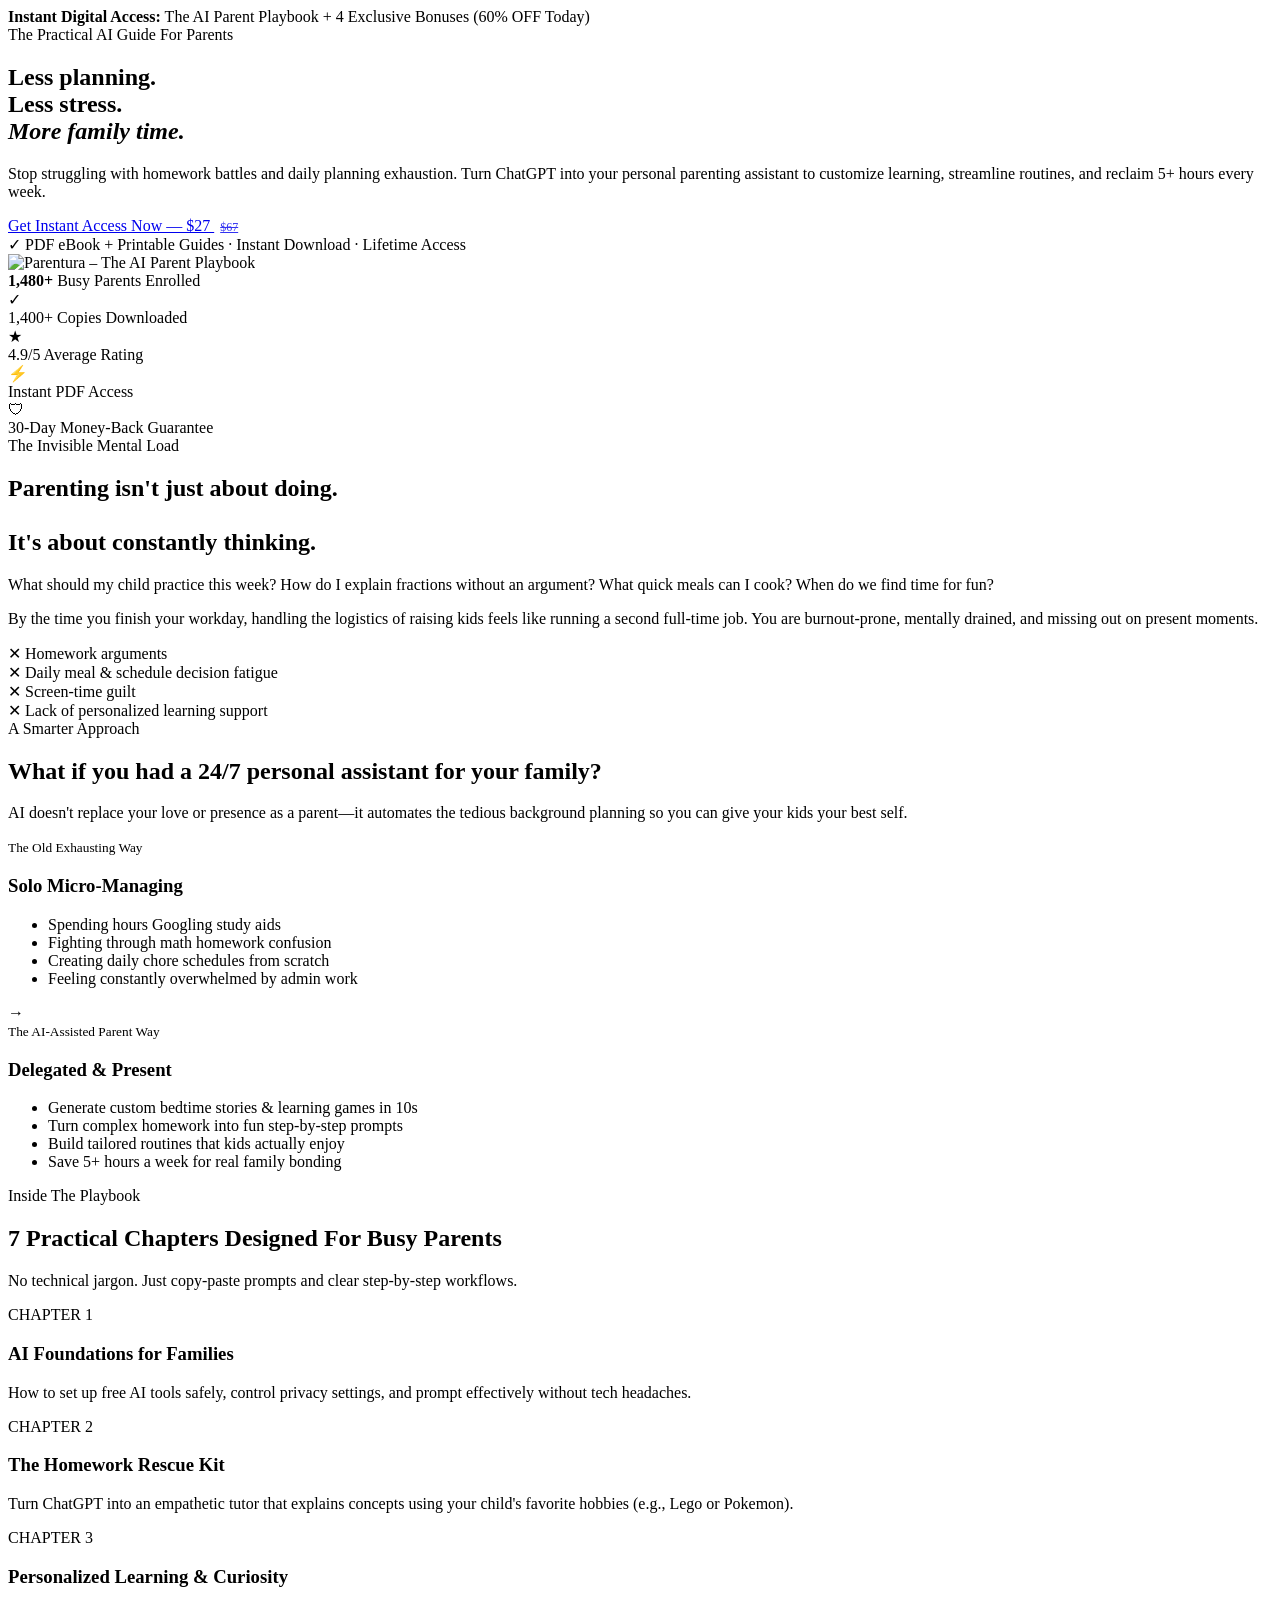
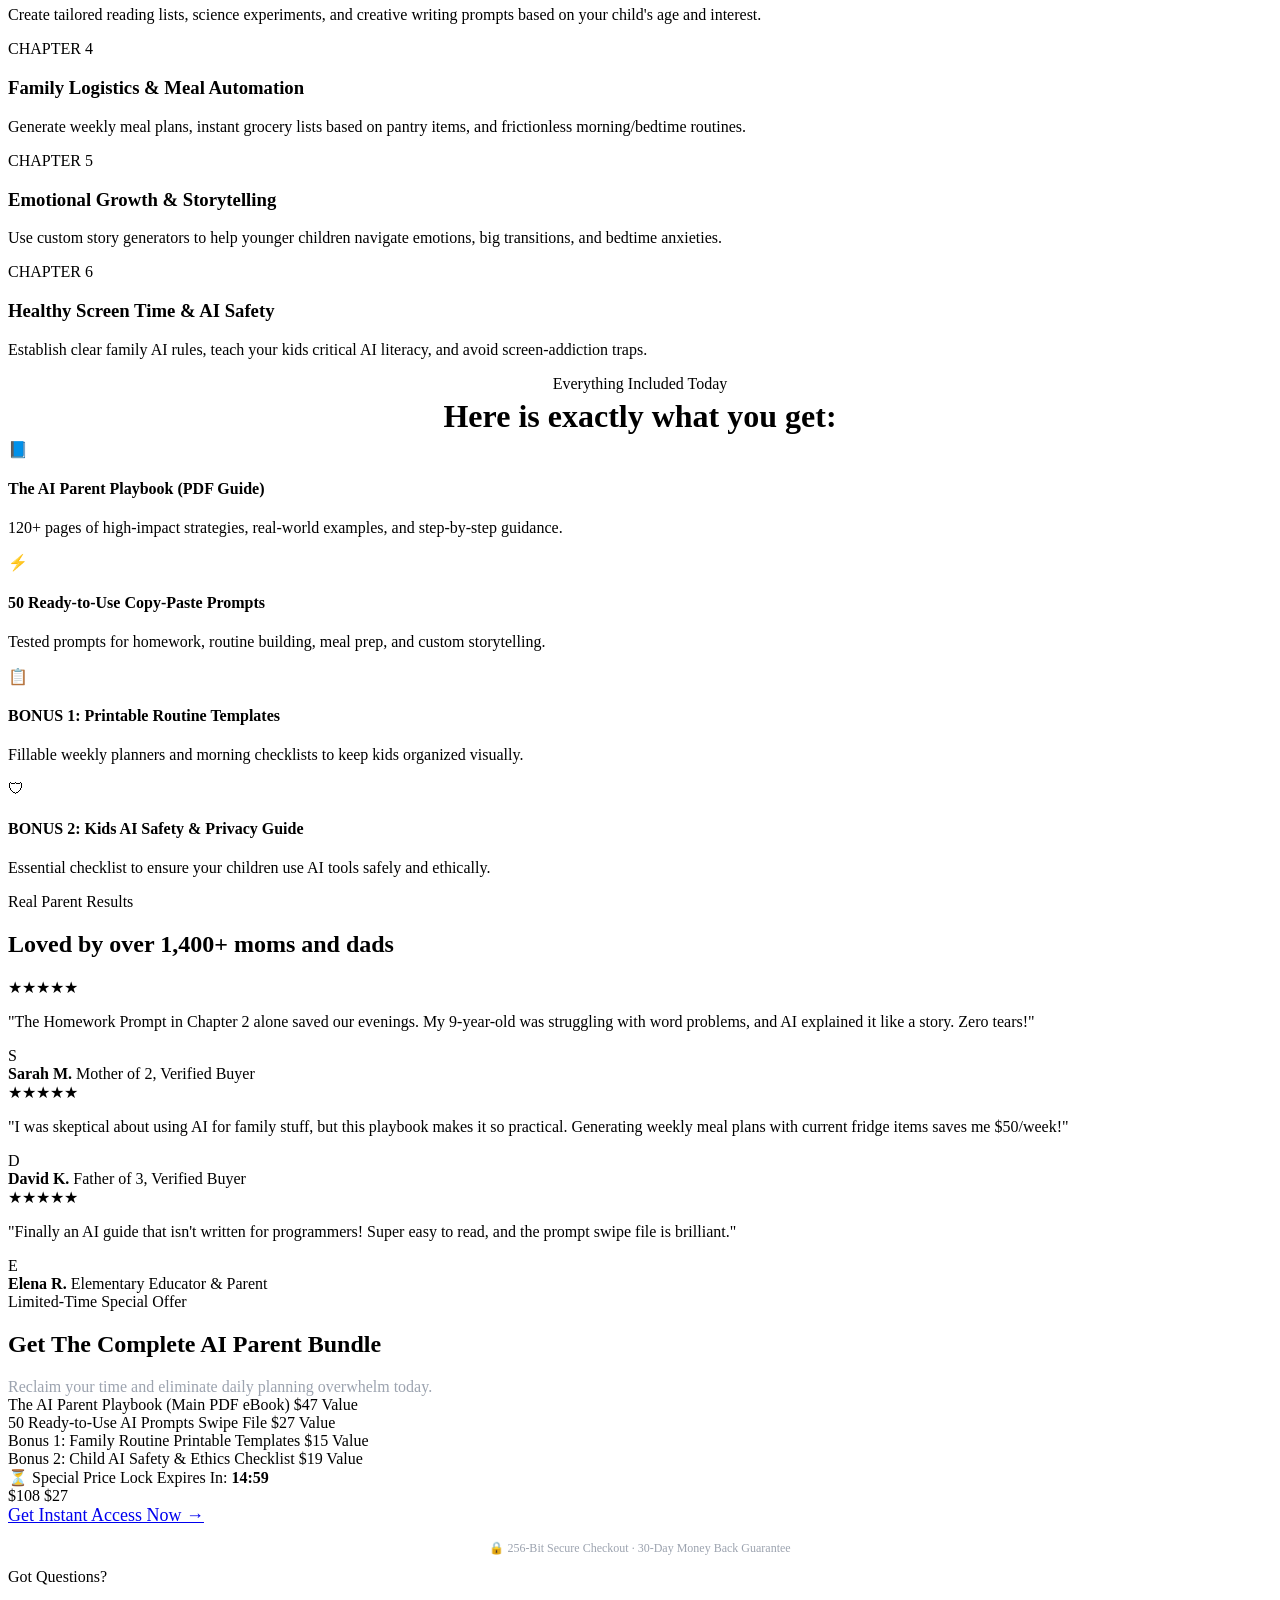
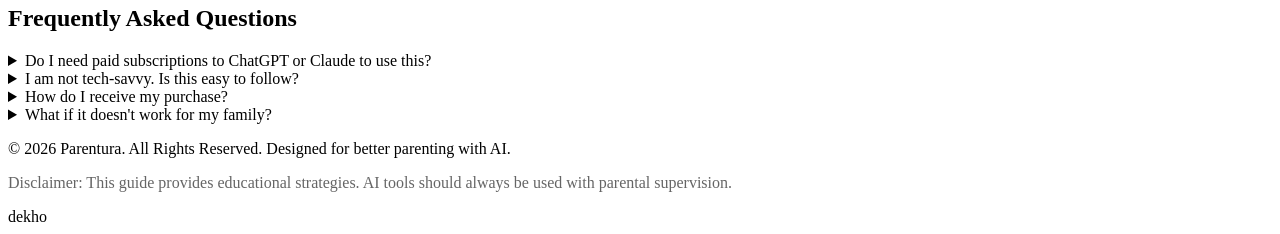
==== index.html @ 0626fc66 "Add files via upload" ====
<!doctype html>
<html lang="en">
<head>
  <meta charset="utf-8">
  <meta name="viewport" content="width=device-width, initial-scale=1">
  <meta name="description" content="Parentura – The AI Parent Playbook">
  <meta name="theme-color" content="#FAF9F6">
  <meta property="og:type" content="website">
  <meta property="og:title" content="Parentura – The AI Parent Playbook">
  <meta property="og:description" content="Less planning. Less stress. More family time.">
  <title>Parentura – The AI Parent Playbook</title>
  <link rel="preconnect" href="https://fonts.googleapis.com">
  <link rel="preconnect" href="https://fonts.gstatic.com" crossorigin>
  <link rel="stylesheet" href="css/style.css">
</head>
<body>
  <main>
    <!-- TOP OFFER BAR -->

<div class="pp-offer-bar">

  <strong>Instant Digital Access:</strong> The AI Parent Playbook + 4 Exclusive Bonuses (60% OFF Today)

</div>



<!-- HERO SECTION -->

<section class="pp-hero">

  <div class="pp-container">

    <div class="pp-hero-grid">

      <div>

        <div class="pp-eyebrow">

          <span></span> The Practical AI Guide For Parents

        </div>

        <h1>Less planning.<br>Less stress.<br><em>More family time.</em></h1>

        <p class="pp-hero-sub">

          Stop struggling with homework battles and daily planning exhaustion. Turn ChatGPT into your personal parenting assistant to customize learning, streamline routines, and reclaim 5+ hours every week.

        </p>

        <a href="#checkout" class="pp-primary-btn">

          Get Instant Access Now — $27 <span style="font-size:12px; opacity:0.8; text-decoration:line-through; margin-left:6px;">$67</span>

        </a>

        <div class="pp-secondary-note">

          ✓ PDF eBook + Printable Guides · Instant Download · Lifetime Access

        </div>

      </div>



<div class="pp-book-stage">

  <div class="pp-real-book">
    <img
      src="assets/images/mock.png"
      alt="Parentura – The AI Parent Playbook"
    >
  </div>

  <div class="pp-floating-proof">
    <strong>1,480+</strong>
    <span>Busy Parents Enrolled</span>
  </div>

</div>

    </div>

  </div>

</section>



<!-- TRUST STRIP -->

<section class="pp-trust">

  <div class="pp-container pp-trust-inner">

    <div class="pp-trust-item"><div class="pp-trust-icon">✓</div> 1,400+ Copies Downloaded</div>

    <div class="pp-trust-item"><div class="pp-trust-icon">★</div> 4.9/5 Average Rating</div>

    <div class="pp-trust-item"><div class="pp-trust-icon">⚡</div> Instant PDF Access</div>

    <div class="pp-trust-item"><div class="pp-trust-icon">🛡</div> 30-Day Money-Back Guarantee</div>

  </div>

</section>



<!-- PROBLEM & AGITATION -->

<section class="pp-problem pp-reveal">

  <div class="pp-container">

    <div class="pp-problem-grid">

      <div>

        <div class="pp-section-label">The Invisible Mental Load</div>

        <h2>Parenting isn't just about doing.<br><br>It's about constantly <strong>thinking.</strong></h2>

      </div>

      <div class="pp-problem-copy">

        <p>

          What should my child practice this week? How do I explain fractions without an argument? What quick meals can I cook? When do we find time for fun?

        </p>

        <p>

          By the time you finish your workday, handling the logistics of raising kids feels like running a second full-time job. You are burnout-prone, mentally drained, and missing out on present moments.

        </p>

        <div class="pp-problem-list">

          <div class="pp-problem-item"><span>✕</span> Homework arguments</div>

          <div class="pp-problem-item"><span>✕</span> Daily meal & schedule decision fatigue</div>

          <div class="pp-problem-item"><span>✕</span> Screen-time guilt</div>

          <div class="pp-problem-item"><span>✕</span> Lack of personalized learning support</div>

        </div>

      </div>

    </div>

  </div>

</section>



<!-- SHIFT SECTION -->

<section class="pp-shift pp-reveal">

  <div class="pp-container">

    <div class="pp-shift-head">

      <div class="pp-section-label">A Smarter Approach</div>

      <h2>What if you had a 24/7 personal assistant for your family?</h2>

      <p>AI doesn't replace your love or presence as a parent—it automates the tedious background planning so you can give your kids your best self.</p>

    </div>

    <div class="pp-shift-grid">

      <div class="pp-way old">

        <small>The Old Exhausting Way</small>

        <h3>Solo Micro-Managing</h3>

        <ul>

          <li>Spending hours Googling study aids</li>

          <li>Fighting through math homework confusion</li>

          <li>Creating daily chore schedules from scratch</li>

          <li>Feeling constantly overwhelmed by admin work</li>

        </ul>

      </div>

      <div class="pp-arrow">→</div>

      <div class="pp-way new">

        <small>The AI-Assisted Parent Way</small>

        <h3>Delegated & Present</h3>

        <ul>

          <li>Generate custom bedtime stories & learning games in 10s</li>

          <li>Turn complex homework into fun step-by-step prompts</li>

          <li>Build tailored routines that kids actually enjoy</li>

          <li>Save 5+ hours a week for real family bonding</li>

        </ul>

      </div>

    </div>

  </div>

</section>



<!-- WHAT'S INSIDE (CHAPTER BREAKDOWN) -->

<section class="pp-chapters pp-reveal">

  <div class="pp-container">

    <div class="pp-chapters-head">

      <div class="pp-section-label">Inside The Playbook</div>

      <h2>7 Practical Chapters Designed For Busy Parents</h2>

      <p>No technical jargon. Just copy-paste prompts and clear step-by-step workflows.</p>

    </div>

    <div class="pp-chapters-grid">

      <div class="pp-chapter-card">

        <span class="pp-ch-num">CHAPTER 1</span>

        <h3>AI Foundations for Families</h3>

        <p>How to set up free AI tools safely, control privacy settings, and prompt effectively without tech headaches.</p>

      </div>

      <div class="pp-chapter-card">

        <span class="pp-ch-num">CHAPTER 2</span>

        <h3>The Homework Rescue Kit</h3>

        <p>Turn ChatGPT into an empathetic tutor that explains concepts using your child's favorite hobbies (e.g., Lego or Pokemon).</p>

      </div>

      <div class="pp-chapter-card">

        <span class="pp-ch-num">CHAPTER 3</span>

        <h3>Personalized Learning & Curiosity</h3>

        <p>Create tailored reading lists, science experiments, and creative writing prompts based on your child's age and interest.</p>

      </div>

      <div class="pp-chapter-card">

        <span class="pp-ch-num">CHAPTER 4</span>

        <h3>Family Logistics & Meal Automation</h3>

        <p>Generate weekly meal plans, instant grocery lists based on pantry items, and frictionless morning/bedtime routines.</p>

      </div>

      <div class="pp-chapter-card">

        <span class="pp-ch-num">CHAPTER 5</span>

        <h3>Emotional Growth & Storytelling</h3>

        <p>Use custom story generators to help younger children navigate emotions, big transitions, and bedtime anxieties.</p>

      </div>

      <div class="pp-chapter-card">

        <span class="pp-ch-num">CHAPTER 6</span>

        <h3>Healthy Screen Time & AI Safety</h3>

        <p>Establish clear family AI rules, teach your kids critical AI literacy, and avoid screen-addiction traps.</p>

      </div>

    </div>

  </div>

</section>



<!-- WHAT YOU GET / VALUE STACK -->

<section class="pp-deliverables pp-reveal">

  <div class="pp-container">

    <div class="pp-deliv-box">

      <div style="text-align:center;">

        <div class="pp-section-label">Everything Included Today</div>

        <h2 style="font-size:32px; margin:5px 0;">Here is exactly what you get:</h2>

      </div>

      <div class="pp-deliv-grid">

        <div class="pp-deliv-item">

          <div class="pp-deliv-icon">📘</div>

          <div class="pp-deliv-text">

            <h4>The AI Parent Playbook (PDF Guide)</h4>

            <p>120+ pages of high-impact strategies, real-world examples, and step-by-step guidance.</p>

          </div>

        </div>

        <div class="pp-deliv-item">

          <div class="pp-deliv-icon">⚡</div>

          <div class="pp-deliv-text">

            <h4>50 Ready-to-Use Copy-Paste Prompts</h4>

            <p>Tested prompts for homework, routine building, meal prep, and custom storytelling.</p>

          </div>

        </div>

        <div class="pp-deliv-item">

          <div class="pp-deliv-icon">📋</div>

          <div class="pp-deliv-text">

            <h4>BONUS 1: Printable Routine Templates</h4>

            <p>Fillable weekly planners and morning checklists to keep kids organized visually.</p>

          </div>

        </div>

        <div class="pp-deliv-item">

          <div class="pp-deliv-icon">🛡</div>

          <div class="pp-deliv-text">

            <h4>BONUS 2: Kids AI Safety & Privacy Guide</h4>

            <p>Essential checklist to ensure your children use AI tools safely and ethically.</p>

          </div>

        </div>

      </div>

    </div>

  </div>

</section>



<!-- SOCIAL PROOF / TESTIMONIALS -->

<section class="pp-proof pp-reveal">

  <div class="pp-container">

    <div class="pp-proof-head">

      <div class="pp-section-label">Real Parent Results</div>

      <h2>Loved by over 1,400+ moms and dads</h2>

    </div>

    <div class="pp-proof-grid">

      <div class="pp-testi-card">

        <div class="pp-stars">★★★★★</div>

        <p>"The Homework Prompt in Chapter 2 alone saved our evenings. My 9-year-old was struggling with word problems, and AI explained it like a story. Zero tears!"</p>

        <div class="pp-testi-user">

          <div class="pp-avatar">S</div>

          <div class="pp-user-info">

            <strong>Sarah M.</strong>

            <span>Mother of 2, Verified Buyer</span>

          </div>

        </div>

      </div>



      <div class="pp-testi-card">

        <div class="pp-stars">★★★★★</div>

        <p>"I was skeptical about using AI for family stuff, but this playbook makes it so practical. Generating weekly meal plans with current fridge items saves me $50/week!"</p>

        <div class="pp-testi-user">

          <div class="pp-avatar">D</div>

          <div class="pp-user-info">

            <strong>David K.</strong>

            <span>Father of 3, Verified Buyer</span>

          </div>

        </div>

      </div>



      <div class="pp-testi-card">

        <div class="pp-stars">★★★★★</div>

        <p>"Finally an AI guide that isn't written for programmers! Super easy to read, and the prompt swipe file is brilliant."</p>

        <div class="pp-testi-user">

          <div class="pp-avatar">E</div>

          <div class="pp-user-info">

            <strong>Elena R.</strong>

            <span>Elementary Educator & Parent</span>

          </div>

        </div>

      </div>

    </div>

  </div>

</section>



<!-- PRICING & OFFER SECTION -->

<section class="pp-pricing pp-reveal" id="checkout">

  <div class="pp-container">

    <div class="pp-pricing-box">

      <div class="pp-pricing-head">

        <span class="pp-badge-pop">Limited-Time Special Offer</span>

        <h2>Get The Complete AI Parent Bundle</h2>

        <p style="color:#9CA3AF; margin:0;">Reclaim your time and eliminate daily planning overwhelm today.</p>

      </div>



      <div class="pp-stack-list">

        <div class="pp-stack-item">

          <span>The AI Parent Playbook (Main PDF eBook)</span>

          <span class="val">$47 Value</span>

        </div>

        <div class="pp-stack-item">

          <span>50 Ready-to-Use AI Prompts Swipe File</span>

          <span class="val">$27 Value</span>

        </div>

        <div class="pp-stack-item">

          <span>Bonus 1: Family Routine Printable Templates</span>

          <span class="val">$15 Value</span>

        </div>

        <div class="pp-stack-item">

          <span>Bonus 2: Child AI Safety & Ethics Checklist</span>

          <span class="val">$19 Value</span>

        </div>

      </div>



      <div class="pp-evergreen-timer">

        ⏳ Special Price Lock Expires In: <strong id="pp-evergreen-clock">14:59</strong>

      </div>



      <div class="pp-price-tag">

        <span class="pp-old-price">$108</span>

        <span class="pp-main-price">$27</span>

      </div>



      <!-- Real Checkout Link Target -->

      <a href="https://your-checkout-link.com/pay" data-checkout-link class="pp-primary-btn" style="width:100%; font-size:18px;"> 
        Get Instant Access Now → 
      </a> 
 
      <p style="text-align:center; font-size:12px; color:#9CA3AF; margin-top:15px;"> 
        🔒 256-Bit Secure Checkout · 30-Day Money Back Guarantee 
      </p> 
    </div> 
  </div> 
</section> 
 
<!-- FAQ SECTION --> 
<section class="pp-faq pp-reveal"> 
  <div class="pp-container"> 
    <div class="pp-faq-head"> 
      <div class="pp-section-label">Got Questions?</div> 
      <h2>Frequently Asked Questions</h2> 
    </div> 
    <div class="pp-faq-container"> 
      <details class="pp-faq-item"> 
        <summary>Do I need paid subscriptions to ChatGPT or Claude to use this?</summary> 
        <p>No! All prompts and workflows inside the playbook are fully optimized to work with free versions of ChatGPT, Claude, or Google Gemini.</p> 
      </details> 
      <details class="pp-faq-item"> 
        <summary>I am not tech-savvy. Is this easy to follow?</summary> 
        <p>100%. We designed this specifically for busy parents who aren't technical. Every strategy comes with simple copy-and-paste prompts and clear explanations.</p> 
      </details> 
      <details class="pp-faq-item"> 
        <summary>How do I receive my purchase?</summary> 
        <p>Immediately after checkout, you will receive an email with direct download links for the eBook, prompt files, and all printable bonus templates.</p> 
      </details> 
      <details class="pp-faq-item"> 
        <summary>What if it doesn't work for my family?</summary> 
        <p>We offer a hassle-free 30-day money-back guarantee. If you don't find value in the playbook, simply email us for a full refund.</p> 
      </details> 
    </div> 
  </div> 
</section> 
 
<!-- FOOTER --> 
<footer class="pp-footer"> 
  <div class="pp-container"> 
    <p>© 2026 Parentura. All Rights Reserved. Designed for better parenting with AI.</p> 
    <p style="opacity:0.6;">Disclaimer: This guide provides educational strategies. AI tools should always be used with parental supervision.</p> 
  </div> 
</footer> 
 
 
 
</div> dekho
  </main>
  <noscript>
    <div style="padding:12px 16px;text-align:center;font-family:Arial,sans-serif;">
      JavaScript is required for the countdown timer and checkout-link configuration.
    </div>
  </noscript>
  <script src="js/config.js"></script>
  <script src="js/main.js"></script>
</body>
</html>
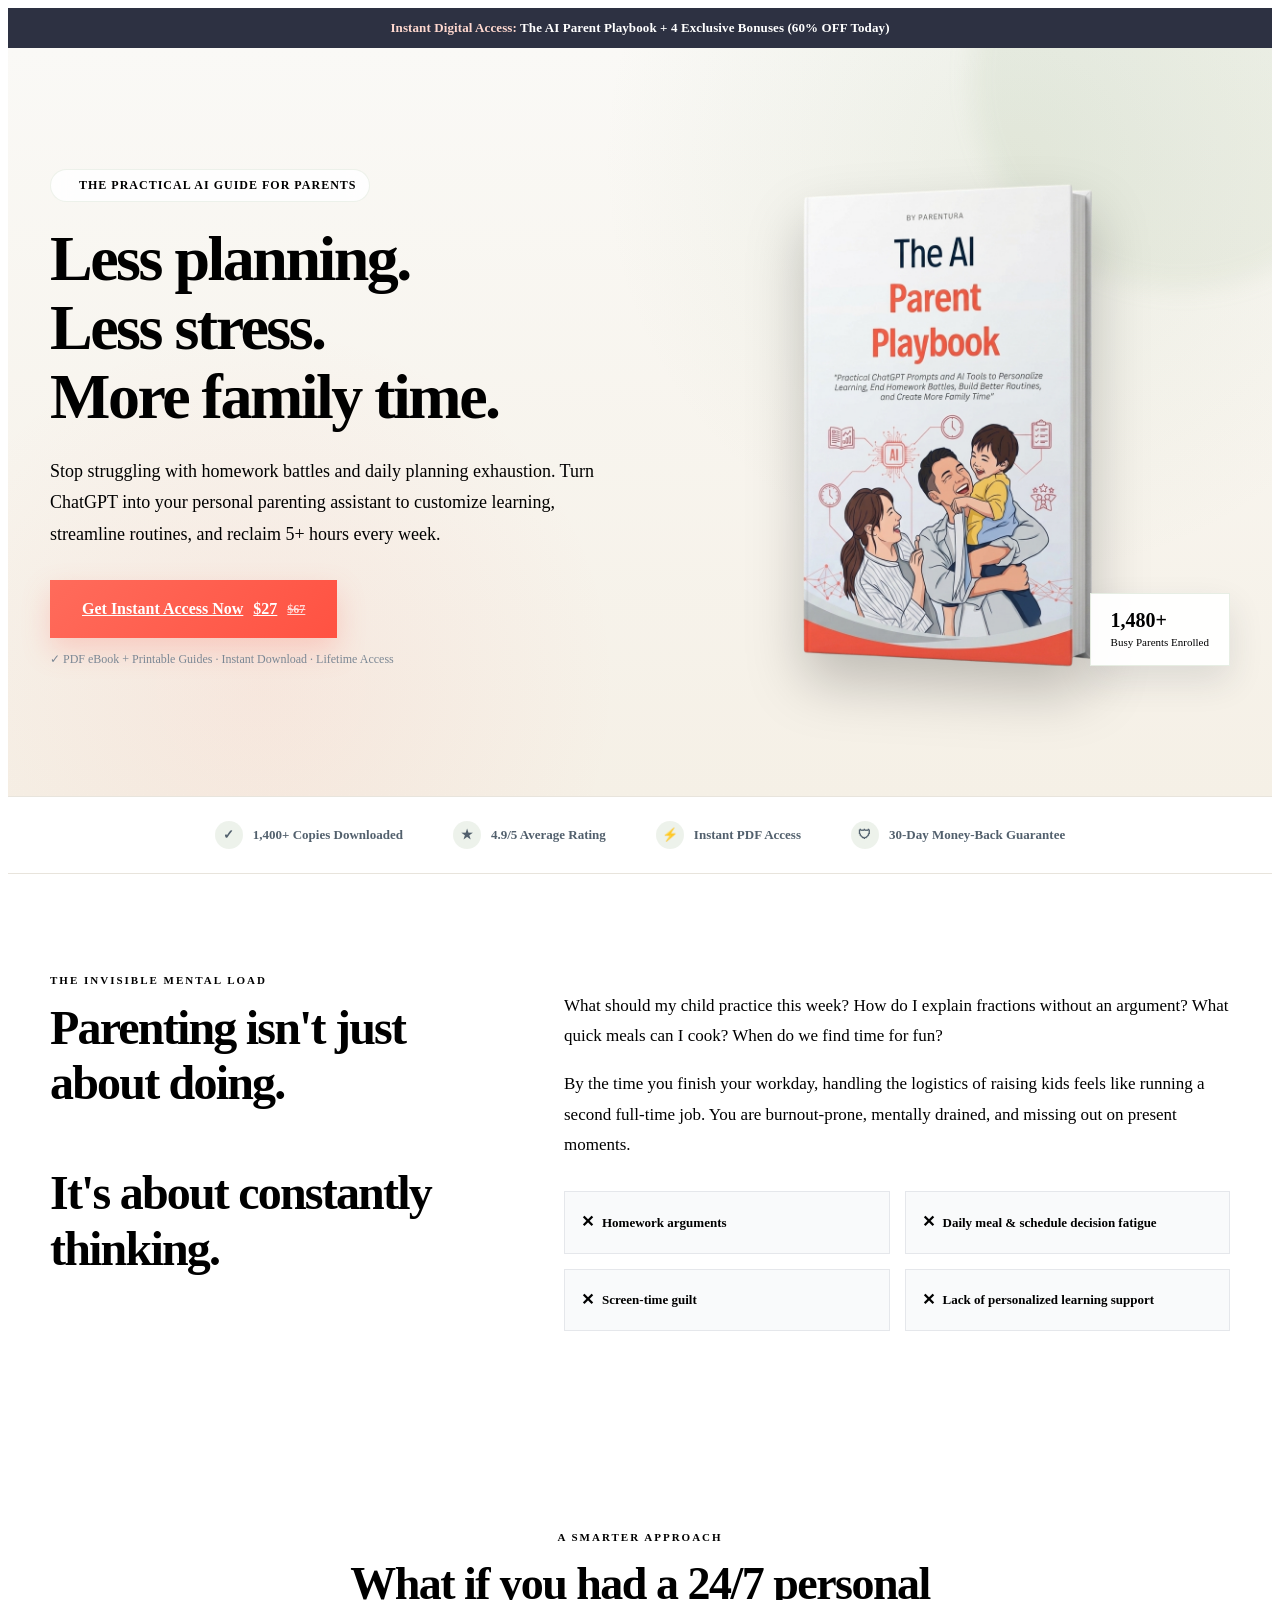
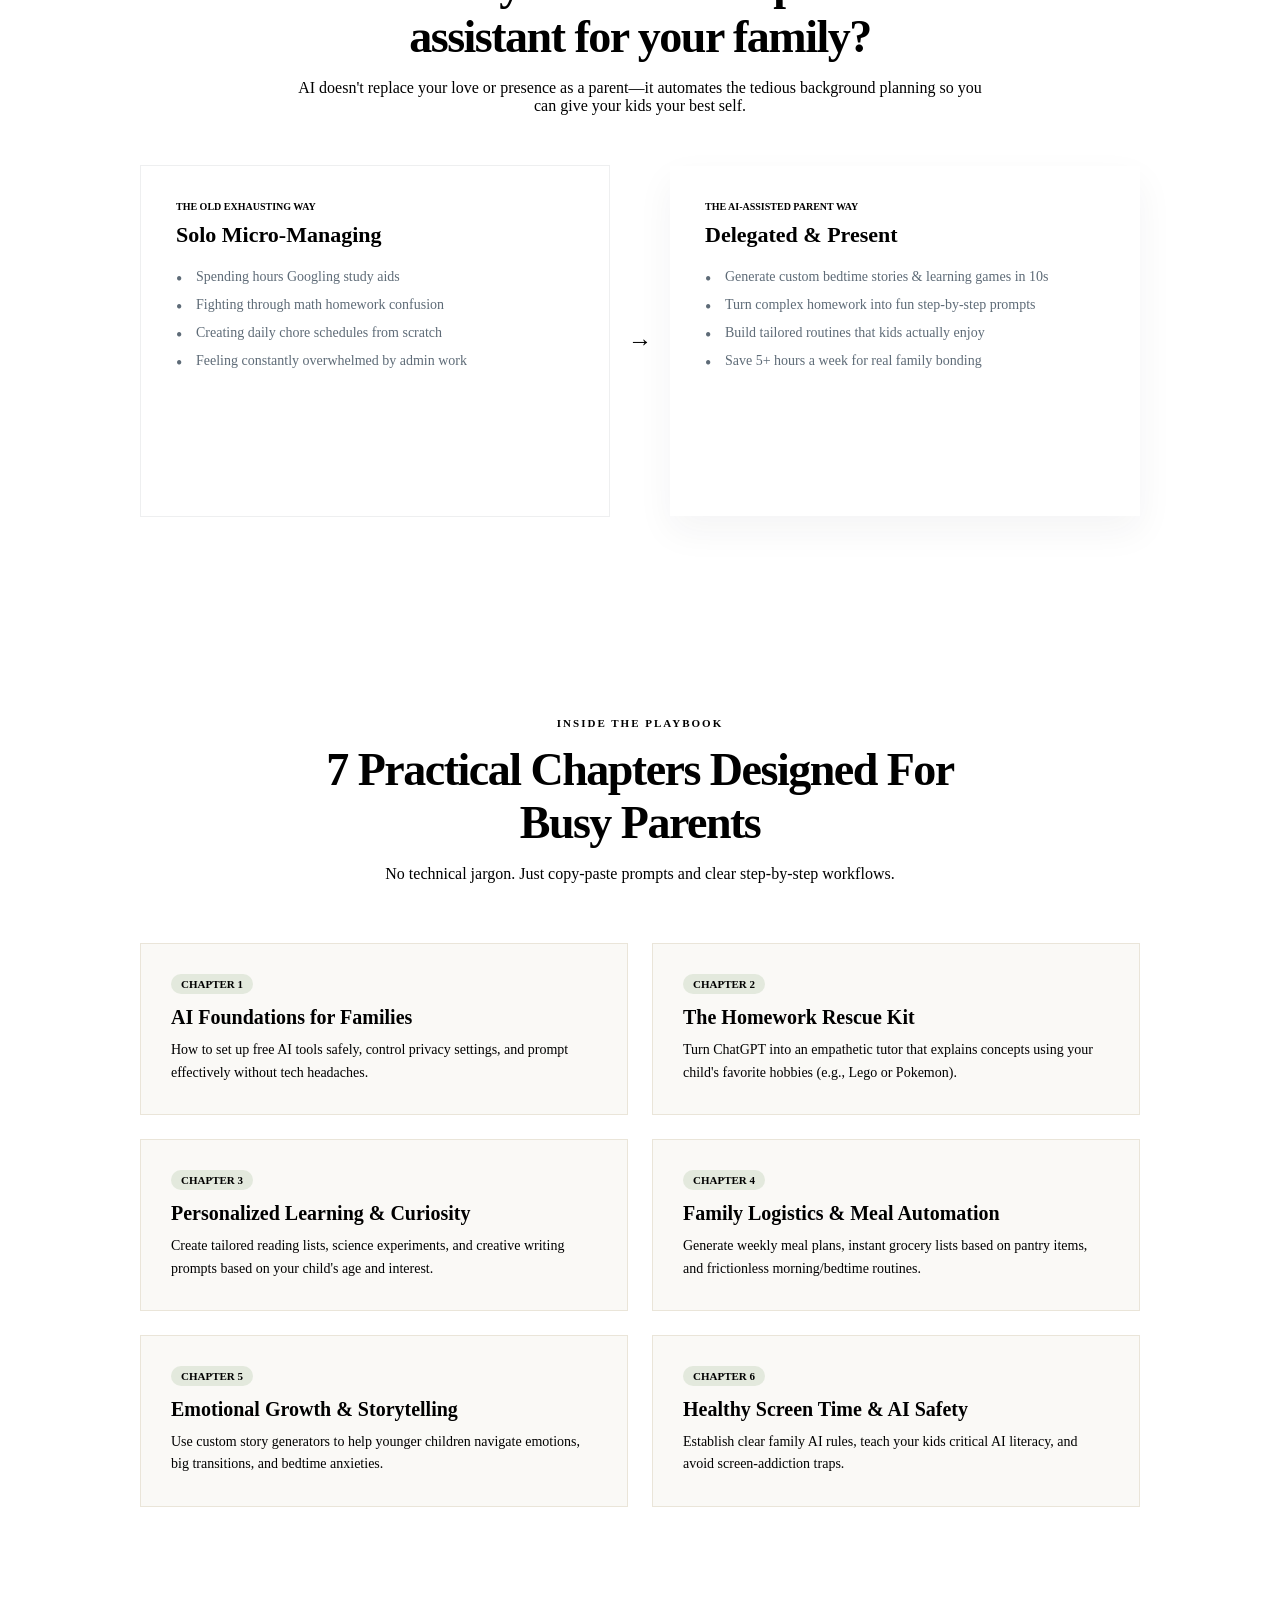
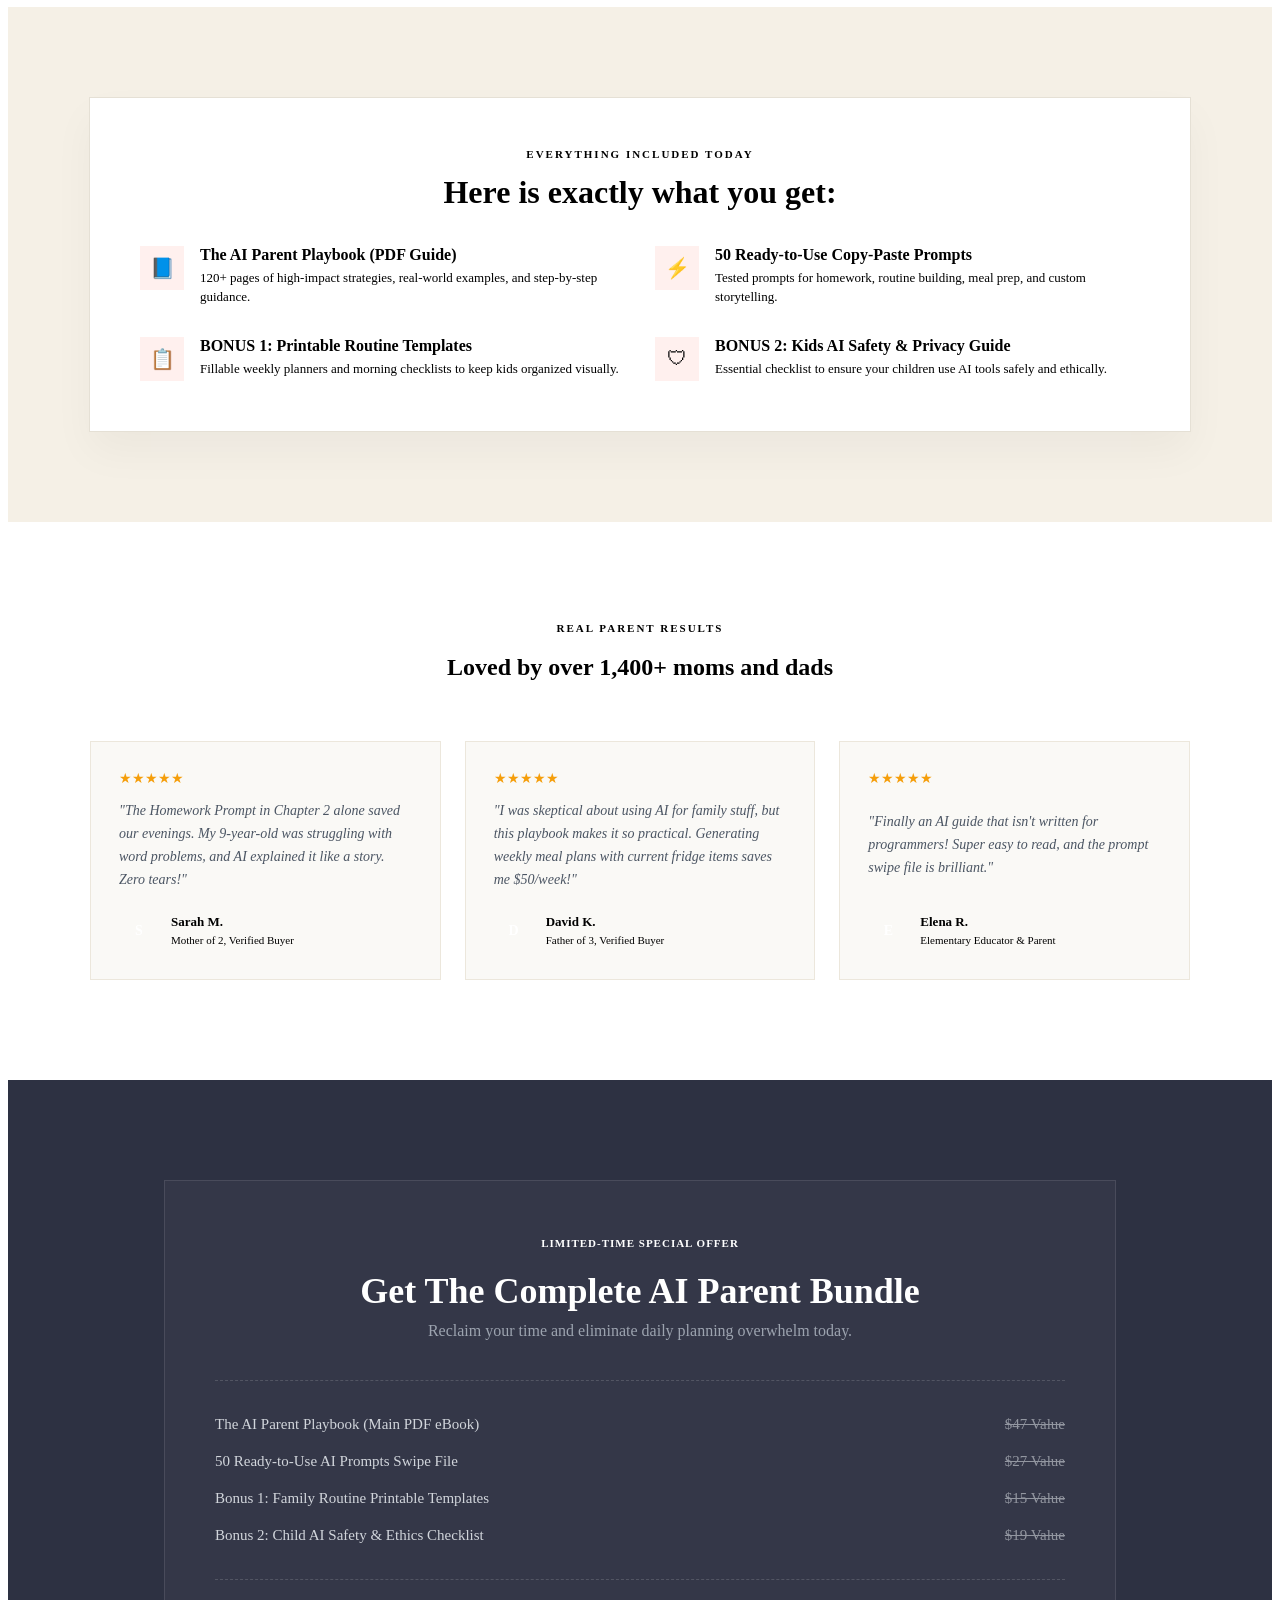
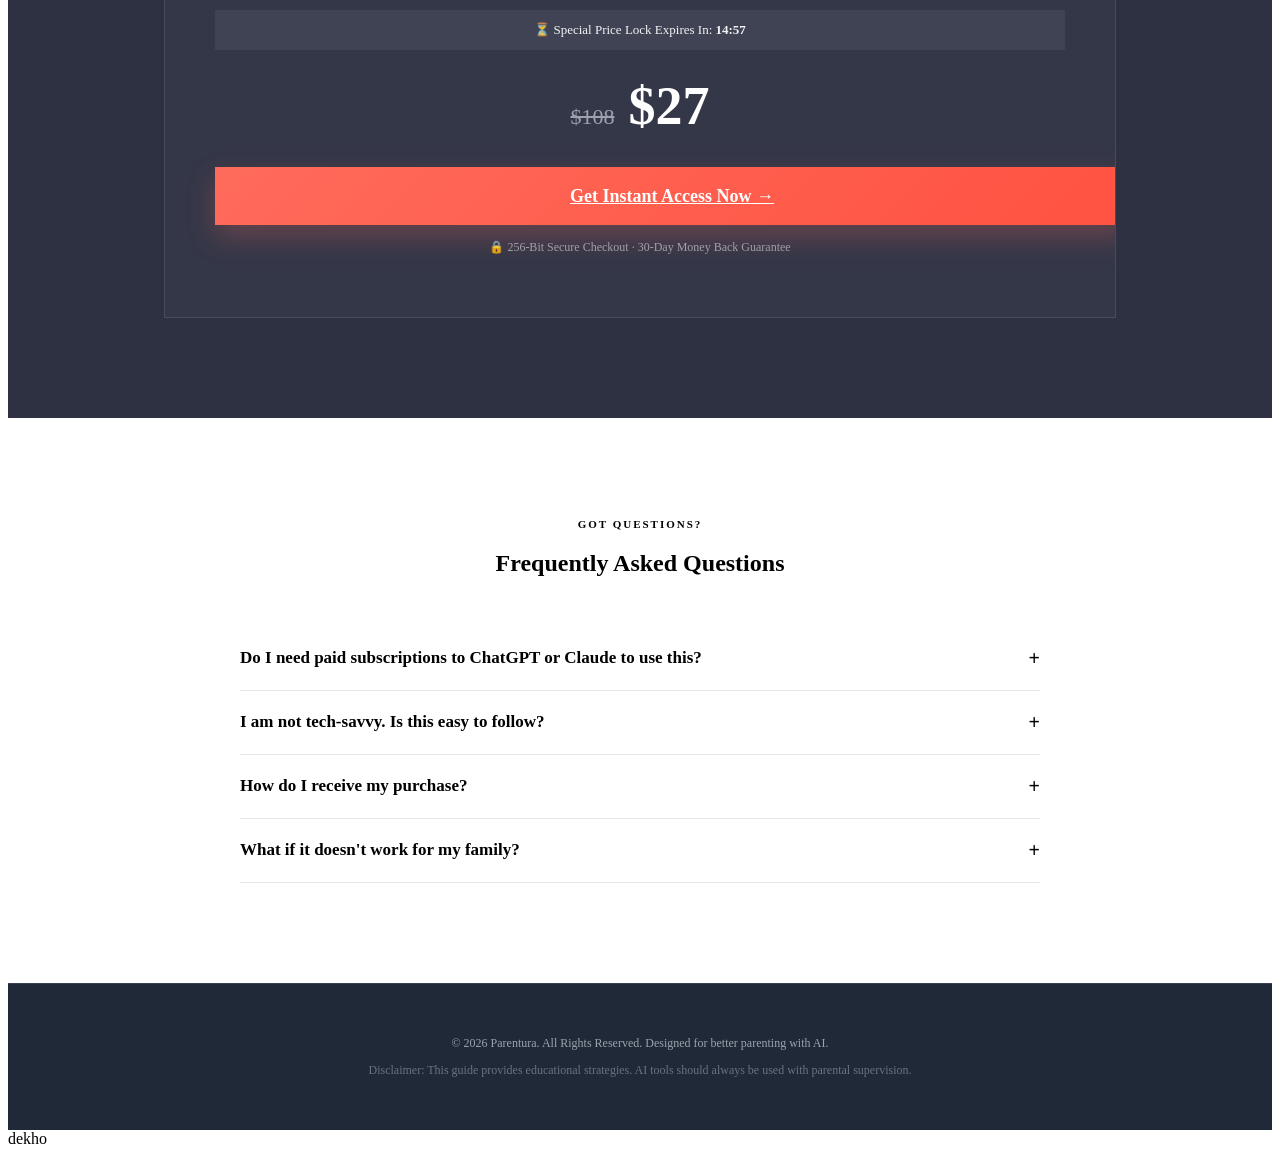
==== commit eb0bb8b7: "Polish hero animations and responsive CTA" ====
--- a/index.html
+++ b/index.html
@@ -50,9 +50,9 @@
         </p>
 
         <a href="#checkout" class="pp-primary-btn">
-
-          Get Instant Access Now — $27 <span style="font-size:12px; opacity:0.8; text-decoration:line-through; margin-left:6px;">$67</span>
-
+          <span class="pp-btn-main">Get Instant Access Now</span>
+          <span class="pp-btn-price">$27</span>
+          <span class="pp-btn-old-price">$67</span>
         </a>
 
         <div class="pp-secondary-note">
--- a/css/style.css
+++ b/css/style.css
@@ -0,0 +1,1166 @@
+/* =========================
+
+   IMPORT FONTS
+
+========================= */
+
+@import url('https://fonts.googleapis.com/css2?family=Inter:wght@400;500;600;700;800&family=Plus+Jakarta+Sans:wght@500;600;700;800&display=swap');
+
+
+
+/* =========================
+
+   ROOT VARIABLES
+
+========================= */
+
+.parentura-pro{
+
+  --blue:#87A878;
+
+  --blue-dark:#6B8F5C;
+
+  --blue-light:#A8C99A;
+
+  --coral:#FF6B5B;
+
+  --coral-hover:#FF5242;
+
+  --sand:#F5F0E6;
+
+  --cream:#FAF9F6;
+
+  --text:#2D3142;
+
+  --muted:#6B7280;
+
+  --white:#fff;
+
+  --radius-sm:8px;
+
+  --radius-md:12px;
+
+  --radius-lg:16px;
+
+  --radius-xl:22px;
+
+  font-family:'Plus Jakarta Sans','Inter',sans-serif;
+
+  color:var(--text);
+
+  background:var(--cream);
+
+  overflow-x:hidden;
+
+  scroll-behavior:smooth;
+
+  -webkit-overflow-scrolling:touch;
+
+}
+
+
+
+.parentura-pro *{
+
+  box-sizing:border-box;
+
+}
+
+
+
+.parentura-pro a{
+
+  text-decoration:none;
+
+}
+
+
+
+/* =========================
+
+   ANIMATIONS & REVEAL
+
+========================= */
+
+@keyframes ppFadeInUp{
+
+  from{ opacity:0; transform:translateY(30px); }
+
+  to{ opacity:1; transform:translateY(0); }
+
+}
+
+
+
+@keyframes ppFloat{
+
+  0%,100%{transform:translateY(0);}
+
+  50%{transform:translateY(-8px);}
+
+}
+
+
+
+@keyframes ppGlowPulse{
+
+  0%,100%{ opacity:0.12; transform:scale(1); }
+
+  50%{ opacity:0.18; transform:scale(1.05); }
+
+}
+
+
+
+.pp-reveal{
+
+  opacity:0;
+
+  transform:translateY(40px);
+
+  transition:all 0.8s cubic-bezier(0.4,0,0.2,1);
+
+}
+
+
+
+.pp-reveal.active{
+
+  opacity:1;
+
+  transform:translateY(0);
+
+}
+
+
+
+.pp-container{
+
+  max-width:1180px;
+
+  margin:auto;
+
+  position:relative;
+
+  z-index:2;
+
+}
+
+
+
+/* =========================
+
+   TOP ANNOUNCEMENT BAR
+
+========================= */
+
+.pp-offer-bar{
+
+  background:#2D3142;
+
+  color:#fff;
+
+  text-align:center;
+
+  padding:12px 20px;
+
+  font-size:13px;
+
+  font-weight:600;
+
+  letter-spacing:.1px;
+
+}
+
+.pp-offer-bar strong{ color:#FFD8CF; }
+
+
+
+/* =========================
+
+   HERO SECTION
+
+========================= */
+
+.pp-hero{
+
+  position:relative;
+
+  padding:82px 24px 90px;
+
+  background:
+
+    radial-gradient(circle at 80% 15%, rgba(135,168,120,.12), transparent 35%),
+
+    radial-gradient(circle at 20% 85%, rgba(255,107,91,.08), transparent 30%),
+
+    linear-gradient(180deg, #FAF9F6 0%, #F5F0E6 100%);
+
+  overflow:hidden;
+
+}
+
+
+
+.pp-hero-grid{
+
+  display:grid;
+
+  grid-template-columns:1fr 1fr;
+
+  align-items:center;
+
+  gap:50px;
+
+}
+
+
+
+.pp-eyebrow{
+
+  display:inline-flex;
+
+  align-items:center;
+
+  gap:8px;
+
+  padding:8px 13px;
+
+  border-radius:100px;
+
+  background:rgba(255,255,255,.85);
+
+  backdrop-filter:blur(10px);
+
+  color:var(--blue-dark);
+
+  font-size:12px;
+
+  font-weight:800;
+
+  text-transform:uppercase;
+
+  letter-spacing:1px;
+
+  margin-bottom:22px;
+
+  border:1px solid rgba(135,168,120,.15);
+
+}
+
+
+
+.pp-eyebrow span{
+
+  width:7px; height:7px;
+
+  border-radius:50%;
+
+  background:var(--coral);
+
+}
+
+
+
+.pp-hero h1{
+
+  margin:0;
+
+  font-size:clamp(42px,5vw,64px);
+
+  line-height:1.08;
+
+  letter-spacing:-2.5px;
+
+  font-weight:800;
+
+  color:var(--text);
+
+}
+
+
+
+.pp-hero h1 em{
+
+  color:var(--blue-dark);
+
+  font-style:normal;
+
+  position:relative;
+
+}
+
+
+
+.pp-hero-sub{
+
+  margin:25px 0 30px;
+
+  max-width:610px;
+
+  font-size:18px;
+
+  line-height:1.75;
+
+  color:var(--muted);
+
+}
+
+
+
+.pp-primary-btn{
+
+  display:inline-flex;
+
+  align-items:center;
+
+  justify-content:center;
+
+  gap:10px;
+
+  min-height:58px;
+
+  padding:0 32px;
+
+  border-radius:var(--radius-md);
+
+  background:linear-gradient(135deg, #FF6B5B 0%, #FF5242 100%);
+
+  color:#fff!important;
+
+  font-size:16px;
+
+  font-weight:800;
+
+  box-shadow:0 12px 28px rgba(255,107,91,.25);
+
+  transition:all 0.3s ease;
+
+  cursor:pointer;
+
+}
+
+
+
+.pp-primary-btn:hover{
+
+  transform:translateY(-3px);
+
+  box-shadow:0 18px 36px rgba(255,107,91,.35);
+
+}
+
+
+
+.pp-secondary-note{
+
+  margin-top:14px;
+
+  font-size:12px;
+
+  color:#7B8794;
+
+}
+
+
+
+/* =========================
+
+   BOOK STAGE
+
+========================= */
+
+.pp-book-stage{
+
+  position:relative;
+
+  min-height:480px;
+
+  display:flex;
+
+  align-items:center;
+
+  justify-content:center;
+
+}
+
+
+
+.pp-book{
+
+  position:relative;
+
+  width:300px;
+
+  min-height:420px;
+
+  padding:40px 32px;
+
+  border-radius:7px var(--radius-lg) var(--radius-lg) 7px;
+
+  background:linear-gradient(135deg,#7FB36D,#6B9F5C);
+
+  box-shadow:0 25px 50px rgba(45,49,66,.2);
+
+  transform:perspective(1000px) rotateY(-12deg) rotateX(3deg);
+
+  color:#fff;
+
+  transition:transform 0.5s ease;
+
+}
+
+
+
+.pp-book:hover{
+
+  transform:perspective(1000px) rotateY(-4deg) rotateX(2deg) scale(1.02);
+
+}
+
+
+
+.pp-book-brand{ font-size:11px; font-weight:800; letter-spacing:2px; opacity:.85; }
+
+.pp-book h2{ margin:60px 0 16px; font-size:36px; line-height:1.05; letter-spacing:-1.5px; }
+
+.pp-book p{ margin:0; font-size:13px; line-height:1.6; opacity:.9; }
+
+.pp-book-author{ position:absolute; bottom:30px; font-size:11px; font-weight:700; letter-spacing:1px; }
+
+
+
+.pp-floating-proof{
+
+  position:absolute; right:0; bottom:40px;
+
+  background:rgba(255,255,255,.95);
+
+  backdrop-filter:blur(10px);
+
+  border-radius:var(--radius-lg);
+
+  padding:15px 20px;
+
+  box-shadow:0 15px 35px rgba(45,49,66,.12);
+
+  border:1px solid rgba(135,168,120,.2);
+
+}
+
+.pp-floating-proof strong{ display:block; font-size:20px; color:var(--text); }
+
+.pp-floating-proof span{ font-size:11px; color:var(--muted); }
+
+
+
+/* =========================
+
+   TRUST STRIP
+
+========================= */
+
+.pp-trust{
+
+  border-top:1px solid #E8E4DC;
+
+  border-bottom:1px solid #E8E4DC;
+
+  background:#fff;
+
+  padding:24px 0;
+
+}
+
+.pp-trust-inner{
+
+  display:flex; justify-content:center; gap:50px; flex-wrap:wrap;
+
+}
+
+.pp-trust-item{
+
+  display:flex; align-items:center; gap:10px; font-size:13px; color:#52606D; font-weight:700;
+
+}
+
+.pp-trust-icon{
+
+  width:28px; height:28px; border-radius:50%; background:rgba(135,168,120,.15);
+
+  color:var(--blue-dark); display:flex; align-items:center; justify-content:center; font-weight:800;
+
+}
+
+
+
+/* =========================
+
+   PROBLEM & AGITATION
+
+========================= */
+
+.pp-problem{ padding:100px 24px; background:#fff; }
+
+.pp-section-label{
+
+  color:var(--coral); text-transform:uppercase; letter-spacing:2px; font-size:11px; font-weight:800; margin-bottom:14px;
+
+}
+
+.pp-problem-grid{ display:grid; grid-template-columns:.8fr 1.2fr; gap:70px; }
+
+.pp-problem h2{ margin:0; font-size:clamp(32px,4vw,48px); line-height:1.15; letter-spacing:-1.8px; }
+
+.pp-problem-copy{ font-size:17px; line-height:1.8; color:var(--muted); }
+
+.pp-problem-list{ display:grid; grid-template-columns:1fr 1fr; gap:15px; margin-top:30px; }
+
+.pp-problem-item{
+
+  padding:16px; border-radius:var(--radius-md); background:#F9FAFB; border:1px solid #E5E7EB;
+
+  font-size:13px; font-weight:600; color:var(--text); display:flex; align-items:center; gap:8px;
+
+}
+
+.pp-problem-item span{ color:var(--coral); font-size:16px; }
+
+
+
+/* =========================
+
+   SHIFT SECTION
+
+========================= */
+
+.pp-shift{ padding:100px 24px; background:var(--sand); }
+
+.pp-shift-head{ max-width:700px; margin:0 auto 50px; text-align:center; }
+
+.pp-shift-head h2{ margin:0; font-size:clamp(32px,4vw,46px); letter-spacing:-1.5px; }
+
+.pp-shift-grid{ max-width:1000px; margin:auto; display:grid; grid-template-columns:1fr 60px 1fr; align-items:center; }
+
+.pp-way{ padding:35px; border-radius:var(--radius-lg); min-height:280px; }
+
+.pp-way.old{ background:rgba(255,255,255,.5); border:1px solid rgba(45,49,66,.08); }
+
+.pp-way.new{ background:#fff; border:2px solid var(--blue); box-shadow:0 15px 35px rgba(45,49,66,.05); }
+
+.pp-way small{ display:block; margin-bottom:10px; text-transform:uppercase; font-size:10px; font-weight:800; color:var(--muted); }
+
+.pp-way.new small{ color:var(--blue-dark); }
+
+.pp-way h3{ margin:0 0 15px; font-size:22px; }
+
+.pp-way ul{ padding:0; list-style:none; margin:0; }
+
+.pp-way li{ padding:6px 0; font-size:14px; color:#5E6B77; position:relative; padding-left:20px; }
+
+.pp-way li::before{ content:"•"; position:absolute; left:0; color:var(--coral); font-size:18px; }
+
+.pp-arrow{ text-align:center; font-size:24px; color:var(--blue-dark); font-weight:800; }
+
+
+
+/* =========================
+
+   CHAPTER BREAKDOWN (WHAT'S INSIDE)
+
+========================= */
+
+.pp-chapters{ padding:100px 24px; background:#fff; }
+
+.pp-chapters-head{ text-align:center; max-width:700px; margin:0 auto 60px; }
+
+.pp-chapters-head h2{ font-size:clamp(32px,4vw,46px); margin:10px 0; letter-spacing:-1.5px; }
+
+.pp-chapters-grid{ max-width:1000px; margin:auto; display:grid; grid-template-columns:1fr 1fr; gap:24px; }
+
+.pp-chapter-card{
+
+  padding:30px; border-radius:var(--radius-lg); background:#FAF9F6; border:1px solid #EAE5D9;
+
+  transition:transform 0.3s ease, box-shadow 0.3s ease;
+
+}
+
+.pp-chapter-card:hover{ transform:translateY(-4px); box-shadow:0 12px 30px rgba(0,0,0,.06); border-color:var(--blue); }
+
+.pp-ch-num{ display:inline-block; padding:4px 10px; border-radius:50px; background:rgba(135,168,120,.2); color:var(--blue-dark); font-size:11px; font-weight:800; margin-bottom:12px; }
+
+.pp-chapter-card h3{ margin:0 0 10px; font-size:20px; }
+
+.pp-chapter-card p{ margin:0; font-size:14px; color:var(--muted); line-height:1.6; }
+
+
+
+/* =========================
+
+   PRODUCT / DELIVERABLES STACK
+
+========================= */
+
+.pp-deliverables{ padding:90px 24px; background:#F5F0E6; }
+
+.pp-deliv-box{ max-width:1000px; margin:auto; background:#fff; border-radius:var(--radius-xl); padding:50px; border:1px solid #E5E0D5; box-shadow:0 20px 40px rgba(0,0,0,.04); }
+
+.pp-deliv-grid{ display:grid; grid-template-columns:1fr 1fr; gap:30px; margin-top:35px; }
+
+.pp-deliv-item{ display:flex; gap:16px; align-items:flex-start; }
+
+.pp-deliv-icon{ width:44px; height:44px; border-radius:var(--radius-md); background:rgba(255,107,91,.1); color:var(--coral); display:flex; align-items:center; justify-content:center; font-size:20px; flex-shrink:0; }
+
+.pp-deliv-text h4{ margin:0 0 4px; font-size:16px; color:var(--text); }
+
+.pp-deliv-text p{ margin:0; font-size:13px; color:var(--muted); line-height:1.5; }
+
+
+
+/* =========================
+
+   TESTIMONIALS / PROOF
+
+========================= */
+
+.pp-proof{ padding:100px 24px; background:#fff; }
+
+.pp-proof-head{ text-align:center; max-width:650px; margin:0 auto 60px; }
+
+.pp-proof-grid{ max-width:1100px; margin:auto; display:grid; grid-template-columns:repeat(3, 1fr); gap:24px; }
+
+.pp-testi-card{ padding:28px; border-radius:var(--radius-lg); background:#FAF9F6; border:1px solid #ECE7DC; display:flex; flex-direction:column; justify-content:space-between; }
+
+.pp-stars{ color:#F59E0B; margin-bottom:12px; font-size:14px; }
+
+.pp-testi-card p{ margin:0 0 20px; font-size:14px; color:#4B5563; line-height:1.65; font-style:italic; }
+
+.pp-testi-user{ display:flex; align-items:center; gap:12px; }
+
+.pp-avatar{ width:40px; height:40px; border-radius:50%; background:var(--blue-light); color:#fff; display:flex; align-items:center; justify-content:center; font-weight:800; font-size:14px; }
+
+.pp-user-info strong{ display:block; font-size:13px; color:var(--text); }
+
+.pp-user-info span{ font-size:11px; color:var(--muted); }
+
+
+
+/* =========================
+
+   PRICING & VALUE STACK
+
+========================= */
+
+.pp-pricing{ padding:100px 24px; background:#2D3142; color:#fff; scroll-margin-top:40px; }
+
+.pp-pricing-box{ max-width:850px; margin:auto; background:rgba(255,255,255,.03); border:1px solid rgba(255,255,255,.1); border-radius:var(--radius-xl); padding:50px; position:relative; overflow:hidden; }
+
+.pp-pricing-head{ text-align:center; margin-bottom:40px; }
+
+.pp-badge-pop{ display:inline-block; padding:6px 14px; background:var(--coral); color:#fff; font-size:11px; font-weight:800; border-radius:50px; text-transform:uppercase; letter-spacing:1px; margin-bottom:15px; }
+
+.pp-pricing-head h2{ font-size:36px; margin:0 0 10px; color:#fff; }
+
+.pp-stack-list{ border-top:1px dashed rgba(255,255,255,.15); border-bottom:1px dashed rgba(255,255,255,.15); padding:25px 0; margin-bottom:30px; }
+
+.pp-stack-item{ display:flex; justify-content:space-between; padding:10px 0; font-size:15px; color:#D1D5DB; }
+
+.pp-stack-item span.val{ text-decoration:line-through; opacity:0.6; }
+
+.pp-price-tag{ text-align:center; margin-bottom:30px; }
+
+.pp-old-price{ font-size:22px; color:#9CA3AF; text-decoration:line-through; margin-right:10px; }
+
+.pp-main-price{ font-size:54px; font-weight:800; color:#fff; }
+
+.pp-evergreen-timer{ text-align:center; background:rgba(255,255,255,.06); padding:12px; border-radius:var(--radius-md); font-size:13px; color:#F3F4F6; margin-bottom:25px; }
+
+
+
+/* =========================
+
+   FAQ SECTION
+
+========================= */
+
+.pp-faq{ padding:100px 24px; background:#fff; }
+
+.pp-faq-head{ text-align:center; max-width:600px; margin:0 auto 50px; }
+
+.pp-faq-container{ max-width:800px; margin:auto; }
+
+.pp-faq-item{ border-bottom:1px solid #E5E7EB; padding:20px 0; }
+
+.pp-faq-item summary{ font-weight:700; font-size:17px; cursor:pointer; list-style:none; display:flex; justify-content:space-between; align-items:center; }
+
+.pp-faq-item summary::after{ content:"+"; font-size:20px; color:var(--blue-dark); }
+
+.pp-faq-item[open] summary::after{ content:"−"; }
+
+.pp-faq-item p{ margin:12px 0 0; font-size:14px; color:var(--muted); line-height:1.7; }
+
+
+
+/* =========================
+
+   FOOTER
+
+========================= */
+
+.pp-footer{ padding:40px 24px; background:#1F2937; color:#9CA3AF; font-size:12px; text-align:center; border-top:1px solid #374151; }
+
+
+
+/* =========================
+
+   RESPONSIVE DESIGN
+
+========================= */
+
+@media(max-width:900px){
+
+  .pp-hero-grid, .pp-problem-grid, .pp-shift-grid, .pp-chapters-grid, .pp-proof-grid, .pp-deliv-grid{ grid-template-columns:1fr; gap:40px; }
+
+  .pp-arrow{ transform:rotate(90deg); margin:10px 0; }
+
+  .pp-pricing-box, .pp-deliv-box{ padding:30px 20px; }
+
+}
+
+/* =========================
+   PRODUCTION ACCESSIBILITY
+========================= */
+.parentura-pro a:focus-visible,
+.parentura-pro summary:focus-visible {
+  outline:3px solid var(--coral);
+  outline-offset:4px;
+  border-radius:6px;
+}
+
+@media (prefers-reduced-motion: reduce){
+  .parentura-pro,
+  .parentura-pro *{
+    scroll-behavior:auto !important;
+  }
+
+  .parentura-pro .pp-reveal{
+    opacity:1;
+    transform:none;
+    transition:none;
+  }
+
+  .parentura-pro .pp-reveal.active{
+    transform:none;
+  }
+}
+
+/* =========================================
+   PARENTURA 3D BOOK MOCKUP
+========================================= */
+
+.pp-book-image-wrap {
+    width: min(430px, 90vw);
+    margin: 0 auto;
+    position: relative;
+    display: flex;
+    justify-content: center;
+    align-items: center;
+    /* Fixed Aspect Ratio (Prevents Layout Shift) */
+    aspect-ratio: 430 / 580;
+    max-height: 580px;
+}
+
+.pp-book-image {
+    display: block;
+    width: 100%;
+    max-width: 430px;
+    height: auto;
+    object-fit: contain;
+    filter: drop-shadow(0 28px 28px rgba(0, 0, 0, 0.22));
+    transition: transform 0.35s ease, filter 0.35s ease;
+}
+
+.pp-book-image-wrap:hover .pp-book-image {
+    transform: translateY(-6px) rotate(-1deg);
+    filter: drop-shadow(0 34px 34px rgba(0, 0, 0, 0.26));
+}
+
+/* Mobile */
+@media (max-width: 768px) {
+    .pp-book-image-wrap {
+        width: min(350px, 88vw);
+    }
+
+    .pp-book-image {
+        max-width: 350px;
+    }
+}
+/* =========================================
+
+/* =========================================
+   RESPONSIVE BOOK MOCKUP
+========================================= */
+
+
+/* ===== CLEAN RESPONSIVE BOOK MOCKUP ===== */
+
+.pp-book-stage {
+    position: relative;
+    display: flex;
+    align-items: center;
+    justify-content: center;
+    overflow: visible;
+}
+
+.pp-real-book {
+    width: 430px;
+    max-width: none;
+    margin: 0 auto;
+    display: flex;
+    justify-content: center;
+    align-items: center;
+}
+
+.pp-real-book img {
+    display: block;
+    width: 430px;
+    max-width: none;
+    height: auto;
+    object-fit: contain;
+    filter: drop-shadow(0 28px 28px rgba(0, 0, 0, 0.22));
+}
+
+@media (max-width: 900px) {
+    .pp-real-book,
+    .pp-real-book img {
+        width: 380px !important;
+        max-width: 380px !important;
+    }
+}
+
+@media (max-width: 600px) {
+    .pp-real-book,
+    .pp-real-book img {
+        width: 350px !important;
+        max-width: 350px !important;
+    }
+}
+
+@media (max-width: 400px) {
+    .pp-real-book,
+    .pp-real-book img {
+        width: 330px !important;
+        max-width: 330px !important;
+    }
+}
+
+
+
+/* Mobile hero spacing */
+@media (max-width: 600px) {
+    .pp-hero-grid {
+        gap: 20px !important;
+    }
+
+    .pp-book-stage {
+        margin-top: -10px;
+        margin-bottom: 10px;
+    }
+}
+
+/* =========================================
+   HERO — FINAL PREMIUM MOTION SYSTEM
+========================================= */
+
+.pp-hero {
+    position: relative;
+    isolation: isolate;
+}
+
+.pp-hero::before {
+    content: "";
+    position: absolute;
+    width: 420px;
+    height: 420px;
+    top: -180px;
+    right: -120px;
+    border-radius: 50%;
+    background: rgba(135,168,120,.10);
+    filter: blur(12px);
+    pointer-events: none;
+    z-index: -1;
+    animation: ppHeroOrb 8s ease-in-out infinite;
+}
+
+/* ===== PAGE OPEN ===== */
+
+.pp-hero .pp-eyebrow,
+.pp-hero h1,
+.pp-hero .pp-hero-sub,
+.pp-hero .pp-primary-btn,
+.pp-hero .pp-secondary-note {
+    opacity: 0;
+    animation: ppHeroReveal .85s cubic-bezier(.22,1,.36,1) forwards;
+}
+
+.pp-hero .pp-eyebrow {
+    transform: translateY(24px);
+    animation-delay: .08s;
+}
+
+.pp-hero h1 {
+    transform: translateY(28px);
+    animation-delay: .18s;
+}
+
+.pp-hero .pp-hero-sub {
+    transform: translateY(24px);
+    animation-delay: .30s;
+}
+
+.pp-hero .pp-primary-btn {
+    transform: translateY(24px);
+    animation-delay: .42s;
+}
+
+.pp-hero .pp-secondary-note {
+    transform: translateY(18px);
+    animation-delay: .52s;
+}
+
+/* ===== BOOK ===== */
+
+.pp-hero .pp-real-book {
+    --hero-mx: 0px;
+    --hero-my: 0px;
+    opacity: 1;
+    animation: ppHeroBookFloat 5s ease-in-out infinite;
+}
+
+.pp-hero .pp-real-book img {
+    opacity: 0;
+    animation: ppHeroBookIn 1s cubic-bezier(.22,1,.36,1) .22s forwards;
+}
+
+/* ===== FLOATING PROOF ===== */
+
+.pp-floating-proof {
+    animation: ppHeroProofFloat 4s ease-in-out infinite;
+}
+
+/* ===== CTA ===== */
+
+.pp-primary-btn {
+    position: relative;
+    overflow: hidden;
+    will-change: transform;
+}
+
+.pp-primary-btn .pp-btn-main,
+.pp-primary-btn .pp-btn-price,
+.pp-primary-btn .pp-btn-old-price {
+    display: inline-block;
+}
+
+.pp-primary-btn .pp-btn-old-price {
+    font-size: 12px;
+    opacity: .8;
+    text-decoration: line-through;
+}
+
+.pp-primary-btn::after {
+    content: "";
+    position: absolute;
+    top: 0;
+    left: -130%;
+    width: 65%;
+    height: 100%;
+    background: linear-gradient(
+        90deg,
+        transparent,
+        rgba(255,255,255,.28),
+        transparent
+    );
+    transform: skewX(-18deg);
+    pointer-events: none;
+}
+
+.pp-primary-btn:hover {
+    transform: translateY(-3px);
+}
+
+.pp-primary-btn:hover::after {
+    animation: ppButtonShine .7s ease forwards;
+}
+
+.pp-primary-btn:active {
+    transform: translateY(1px) scale(.985);
+}
+
+/* ===== KEYFRAMES ===== */
+
+@keyframes ppHeroReveal {
+    from {
+        opacity: 0;
+        transform: translateY(28px);
+        filter: blur(4px);
+    }
+    to {
+        opacity: 1;
+        transform: translateY(0);
+        filter: blur(0);
+    }
+}
+
+@keyframes ppHeroBookIn {
+    from {
+        opacity: 0;
+        transform: translateY(35px) scale(.94);
+    }
+    to {
+        opacity: 1;
+        transform: translateY(0) scale(1);
+    }
+}
+
+@keyframes ppHeroBookFloat {
+    0%, 100% {
+        transform:
+            translate3d(var(--hero-mx), var(--hero-my), 0)
+            translateY(0);
+    }
+    50% {
+        transform:
+            translate3d(var(--hero-mx), var(--hero-my), 0)
+            translateY(-8px);
+    }
+}
+
+@keyframes ppHeroProofFloat {
+    0%, 100% {
+        transform: translateY(0);
+    }
+    50% {
+        transform: translateY(-7px);
+    }
+}
+
+@keyframes ppHeroOrb {
+    0%, 100% {
+        transform: scale(1) translate3d(0,0,0);
+        opacity: .7;
+    }
+    50% {
+        transform: scale(1.08) translate3d(-10px,12px,0);
+        opacity: 1;
+    }
+}
+
+@keyframes ppButtonShine {
+    from {
+        left: -130%;
+    }
+    to {
+        left: 140%;
+    }
+}
+
+/* ===== MOUSE BOOK INTERACTION ===== */
+
+@media (hover: hover) and (pointer: fine) {
+    .pp-hero .pp-real-book {
+        transition: transform .18s ease-out;
+    }
+}
+
+/* ===== MOBILE CTA ===== */
+
+@media (max-width: 600px) {
+
+    .pp-hero .pp-primary-btn {
+        width: 100%;
+        min-height: 58px;
+        padding: 10px 14px;
+        gap: 7px;
+        flex-wrap: wrap;
+        font-size: 15px;
+        line-height: 1.2;
+    }
+
+    .pp-primary-btn .pp-btn-main {
+        white-space: nowrap;
+    }
+
+    .pp-primary-btn .pp-btn-price {
+        font-size: 16px;
+        white-space: nowrap;
+    }
+
+    .pp-primary-btn .pp-btn-old-price {
+        font-size: 11px;
+        white-space: nowrap;
+    }
+
+    .pp-hero .pp-secondary-note {
+        text-align: center;
+        line-height: 1.6;
+    }
+}
+
+/* ===== TOUCH ===== */
+
+@media (hover: none) and (pointer: coarse) {
+
+    .pp-hero .pp-real-book {
+        transition: transform .25s ease;
+    }
+
+    .pp-hero .pp-real-book.is-touching img {
+        transform: scale(.975);
+    }
+
+    .pp-primary-btn:active {
+        transform: scale(.975);
+        box-shadow: 0 7px 18px rgba(255,107,91,.25);
+    }
+
+    .pp-primary-btn::after {
+        display: none;
+    }
+}
+
+/* ===== REDUCED MOTION ===== */
+
+@media (prefers-reduced-motion: reduce) {
+
+    .pp-hero::before,
+    .pp-hero .pp-eyebrow,
+    .pp-hero h1,
+    .pp-hero .pp-hero-sub,
+    .pp-hero .pp-primary-btn,
+    .pp-hero .pp-secondary-note,
+    .pp-floating-proof {
+        animation: none !important;
+        opacity: 1 !important;
+        transform: none !important;
+        filter: none !important;
+    }
+
+    .pp-hero .pp-real-book {
+        animation: none !important;
+        --hero-mx: 0px !important;
+        --hero-my: 0px !important;
+        transform: none !important;
+    }
+
+    .pp-hero .pp-real-book img {
+        animation: none !important;
+        opacity: 1 !important;
+        transform: none !important;
+    }
+
+    .pp-primary-btn::after {
+        display: none;
+    }
+}
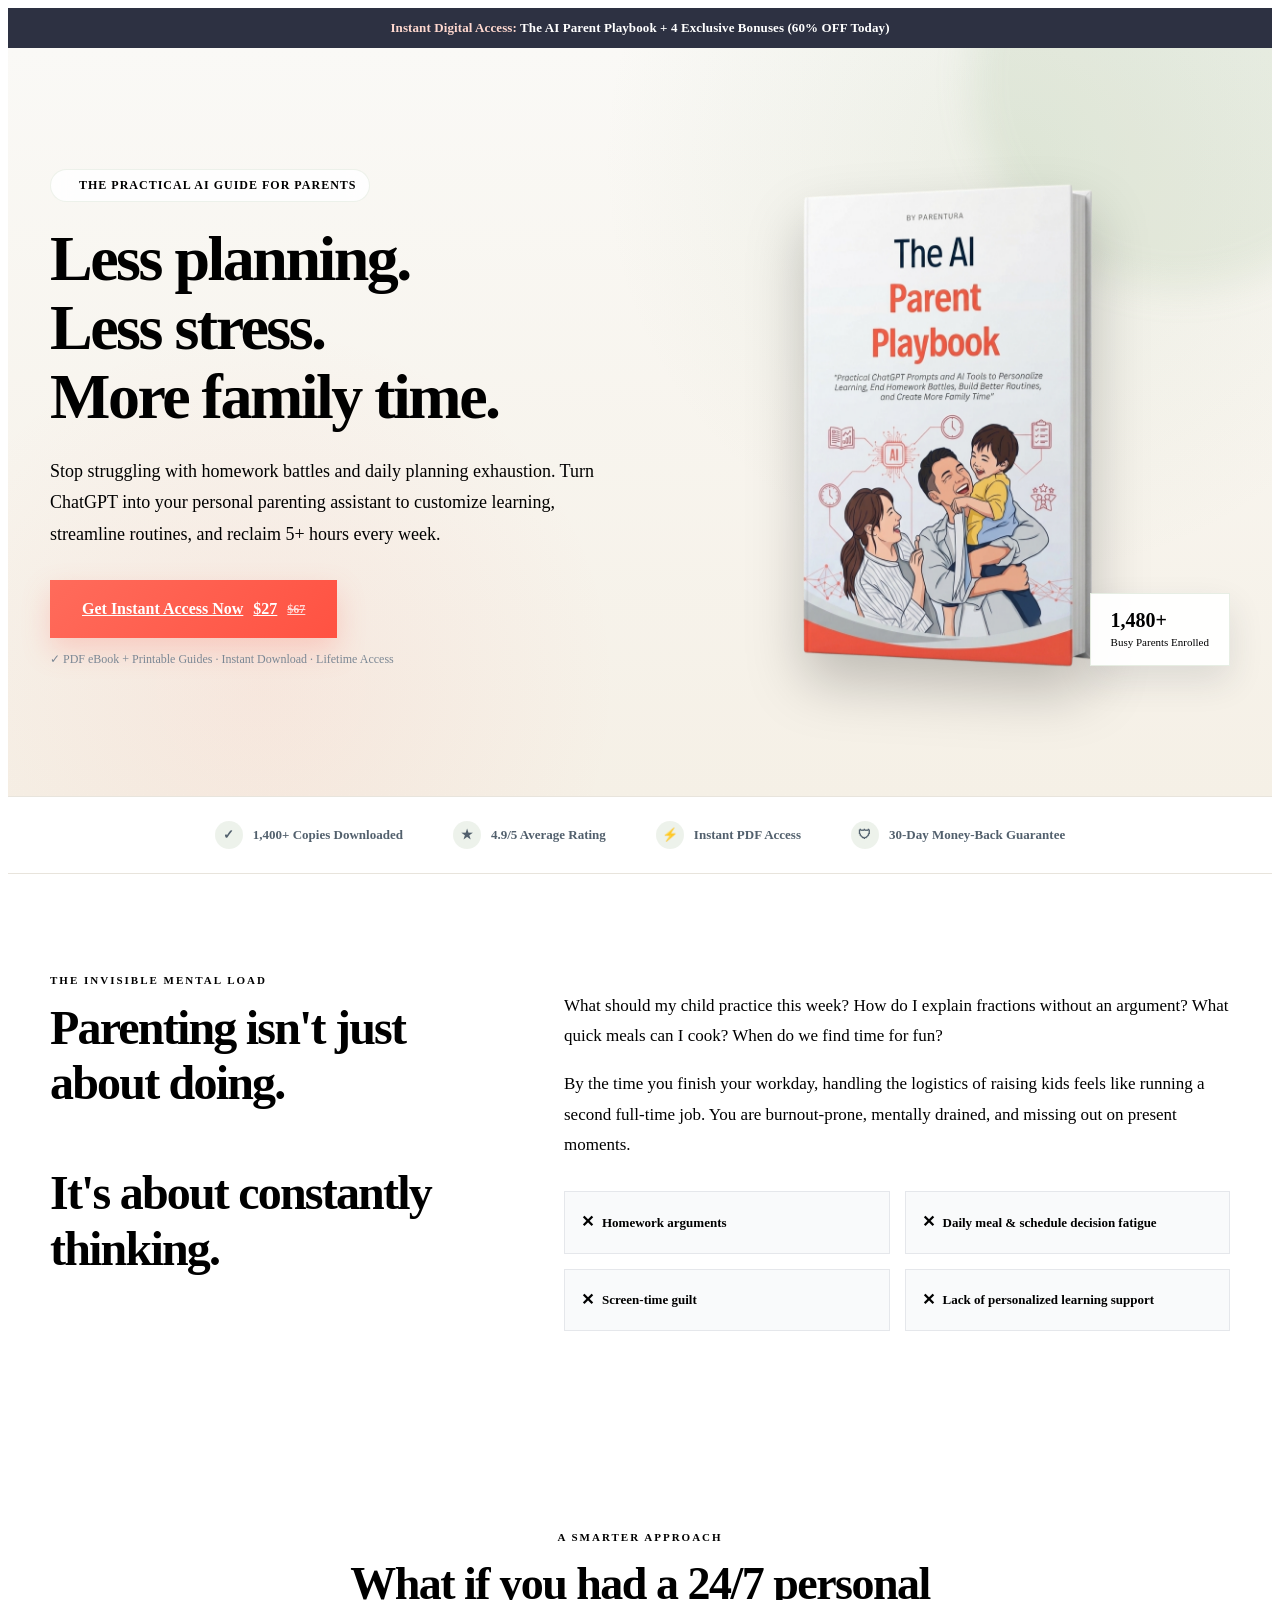
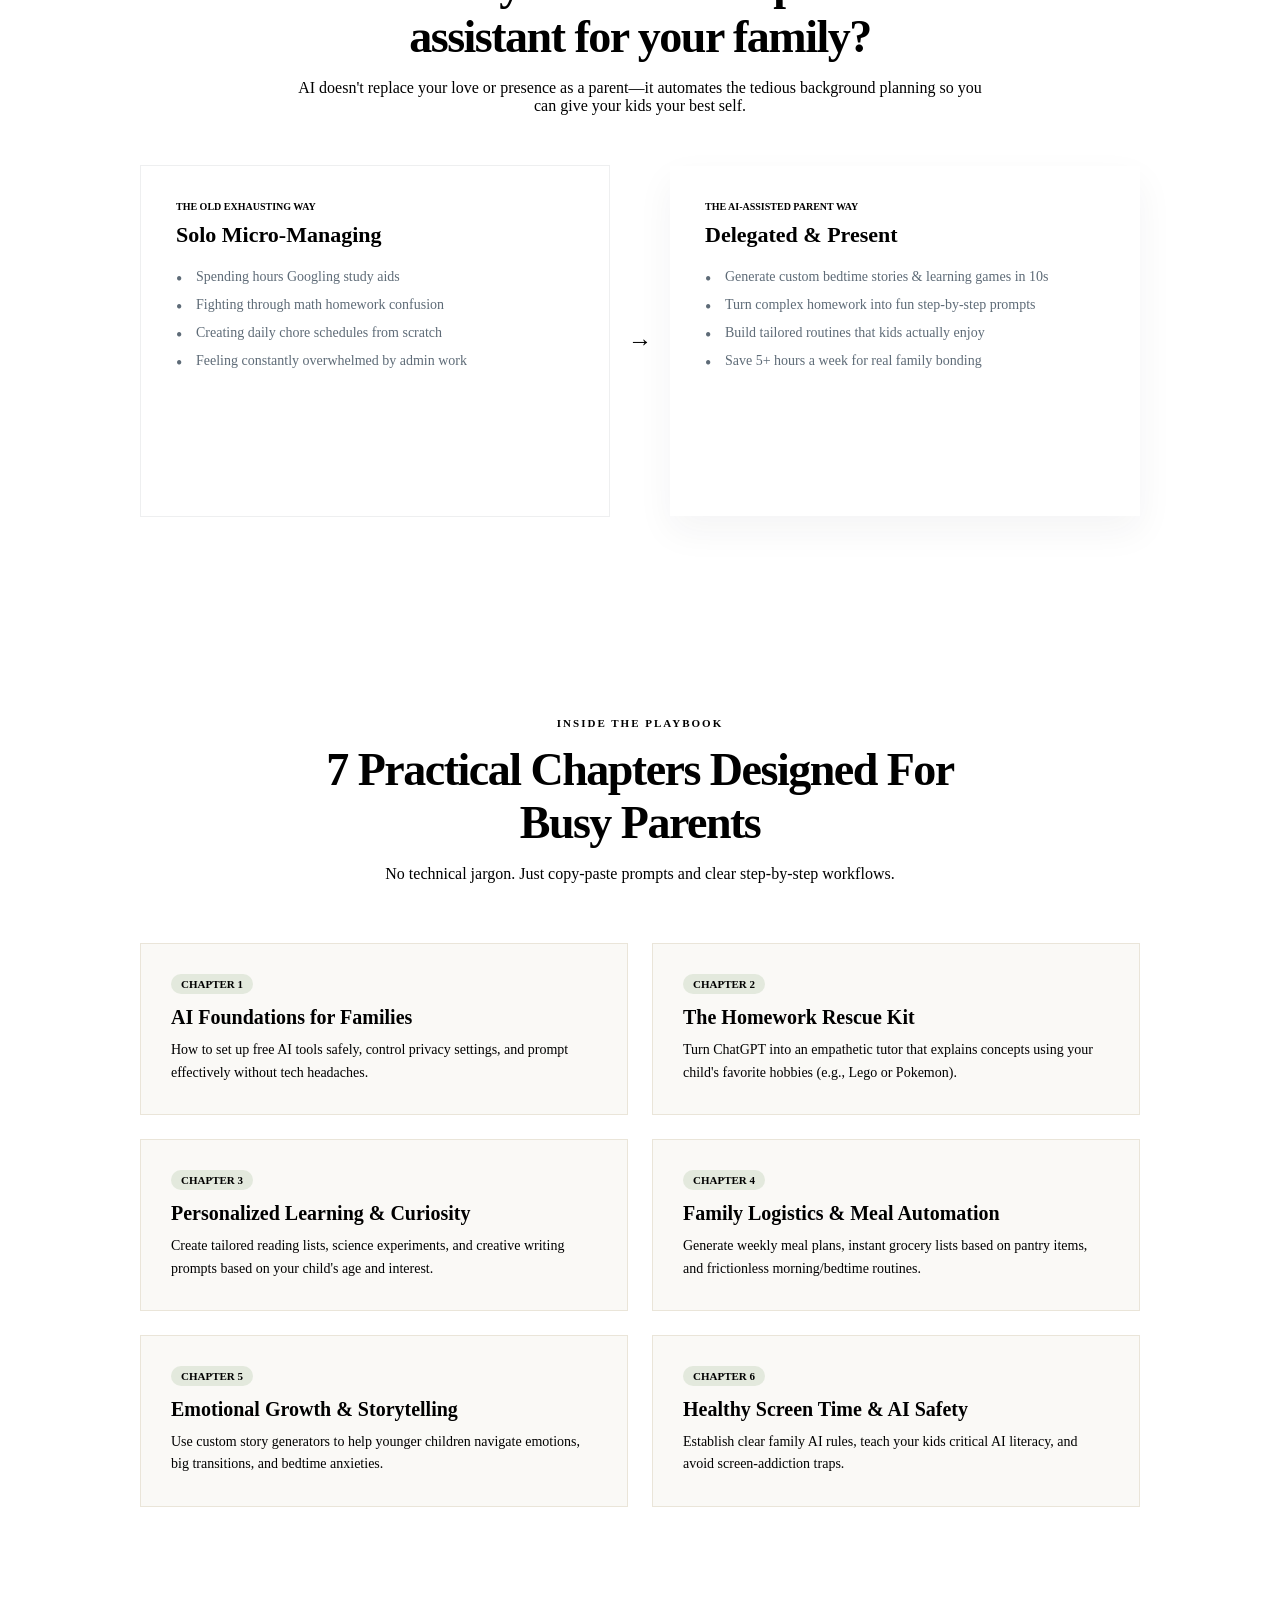
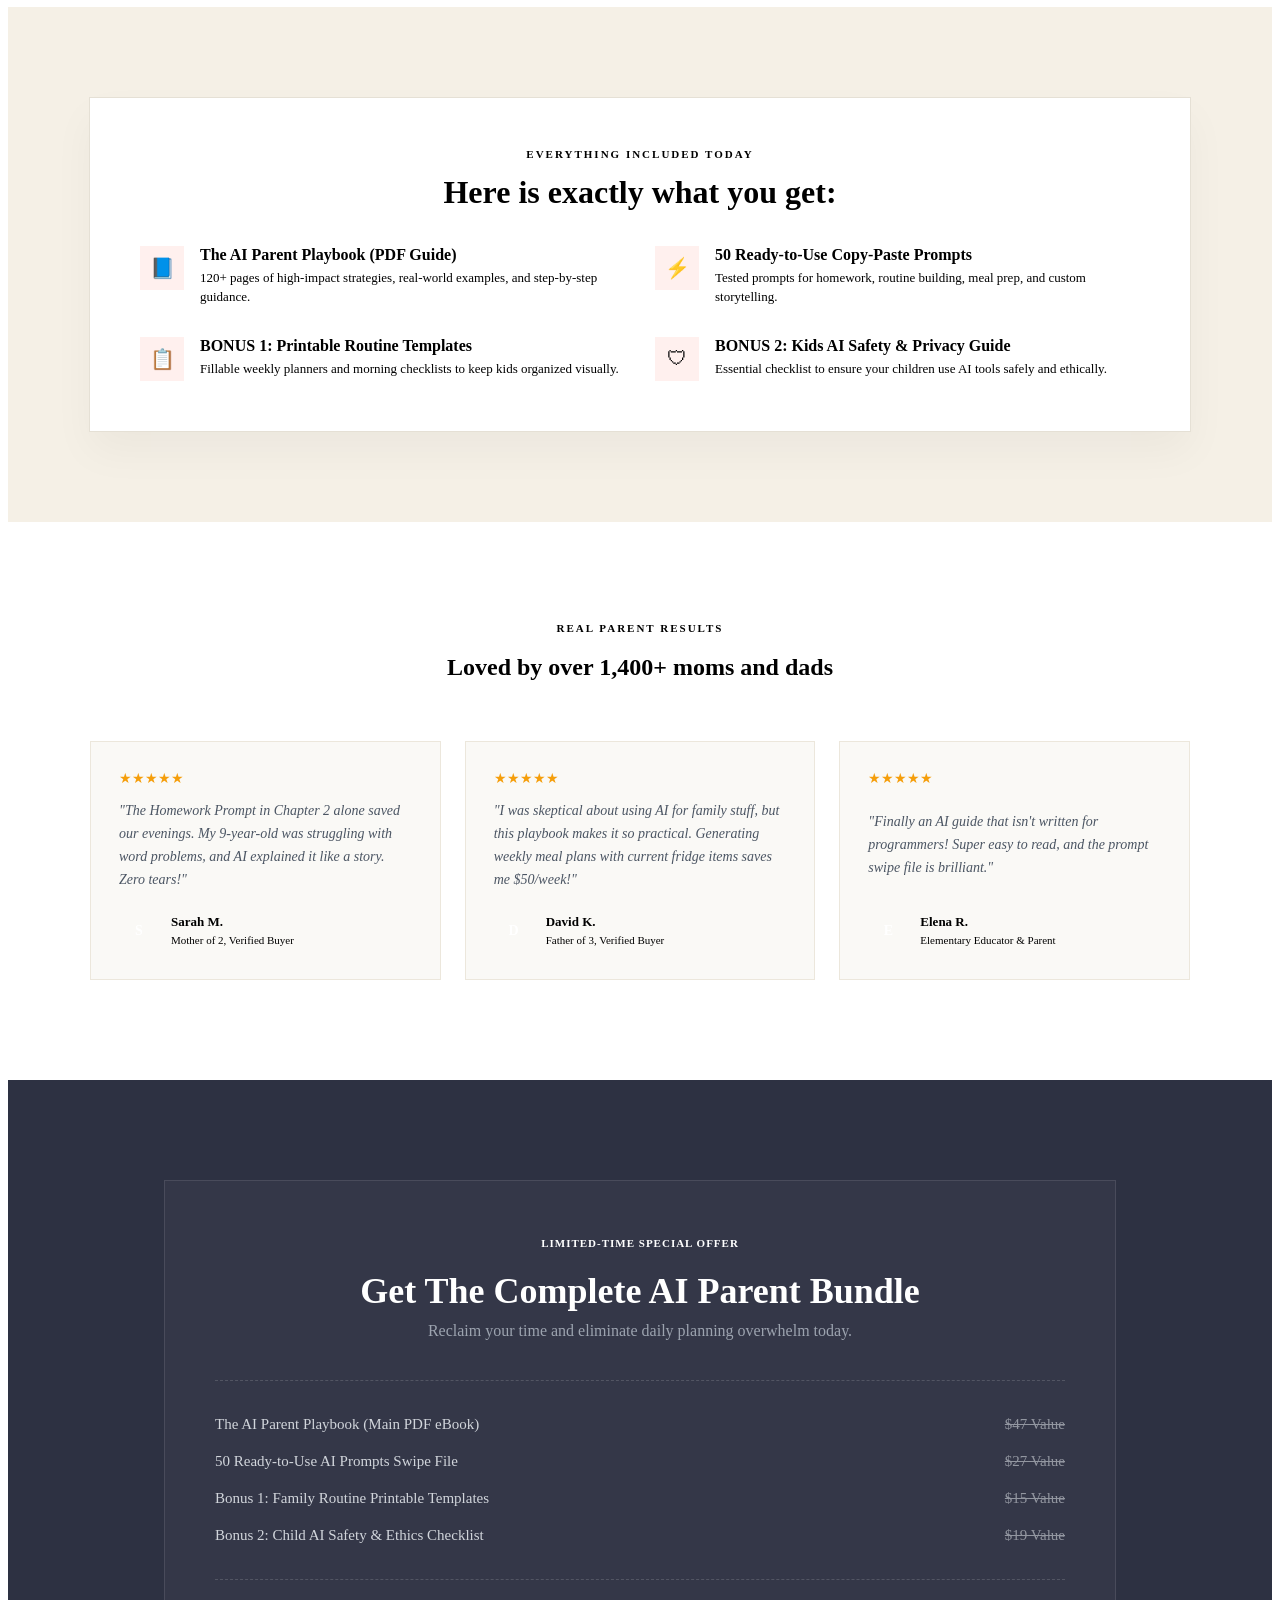
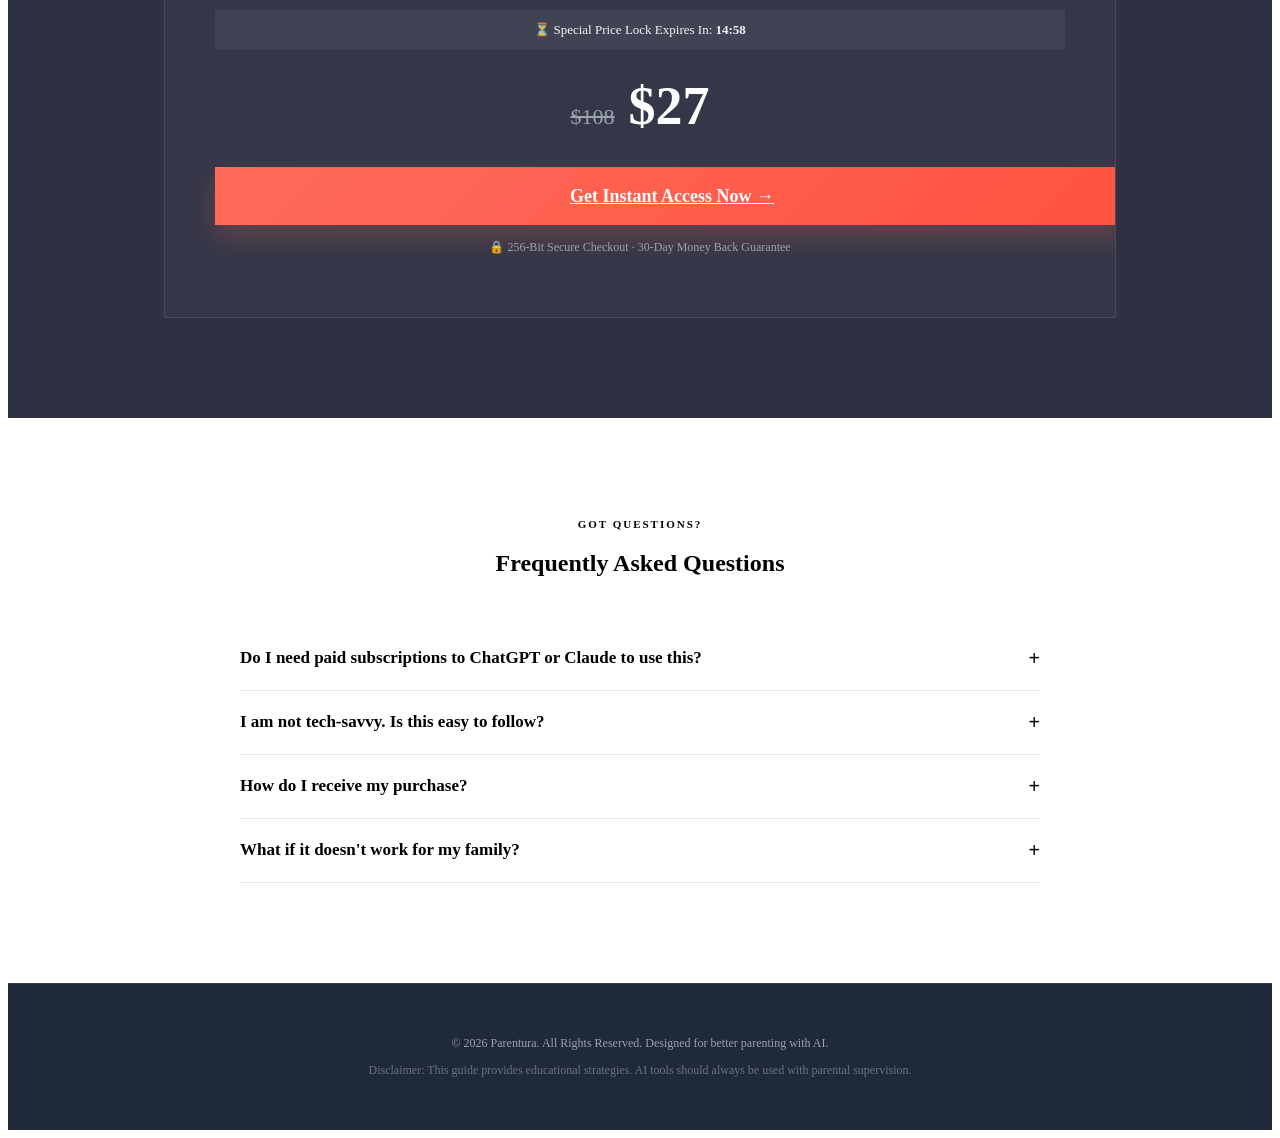
==== commit da3cfa10: "Update hero CTA markup" ====
--- a/index.html
+++ b/index.html
@@ -620,7 +620,7 @@
  
  
  
-</div> dekho
+</div>
   </main>
   <noscript>
     <div style="padding:12px 16px;text-align:center;font-family:Arial,sans-serif;">
--- a/css/style.css
+++ b/css/style.css
@@ -96,7 +96,7 @@
 
   0%,100%{transform:translateY(0);}
 
-  50%{transform:translateY(-8px);}
+  50%{transform:translateY(-13px);}
 
 }
 
@@ -886,8 +886,8 @@
     top: -180px;
     right: -120px;
     border-radius: 50%;
-    background: rgba(135,168,120,.10);
-    filter: blur(12px);
+    background: rgba(135,168,120,.13);
+    filter: blur(18px);
     pointer-events: none;
     z-index: -1;
     animation: ppHeroOrb 8s ease-in-out infinite;
@@ -901,32 +901,32 @@
 .pp-hero .pp-primary-btn,
 .pp-hero .pp-secondary-note {
     opacity: 0;
-    animation: ppHeroReveal .85s cubic-bezier(.22,1,.36,1) forwards;
+    animation: ppHeroReveal 1s cubic-bezier(.22,1,.36,1) forwards;
 }
 
 .pp-hero .pp-eyebrow {
-    transform: translateY(24px);
-    animation-delay: .08s;
+    transform: translateY(38px);
+    animation-delay: .05s;
 }
 
 .pp-hero h1 {
+    transform: translateY(44px);
+    animation-delay: .16s;
+}
+
+.pp-hero .pp-hero-sub {
+    transform: translateY(36px);
+    animation-delay: .28s;
+}
+
+.pp-hero .pp-primary-btn {
+    transform: translateY(34px);
+    animation-delay: .40s;
+}
+
+.pp-hero .pp-secondary-note {
     transform: translateY(28px);
-    animation-delay: .18s;
-}
-
-.pp-hero .pp-hero-sub {
-    transform: translateY(24px);
-    animation-delay: .30s;
-}
-
-.pp-hero .pp-primary-btn {
-    transform: translateY(24px);
-    animation-delay: .42s;
-}
-
-.pp-hero .pp-secondary-note {
-    transform: translateY(18px);
-    animation-delay: .52s;
+    animation-delay: .50s;
 }
 
 /* ===== BOOK ===== */
@@ -979,7 +979,7 @@
     background: linear-gradient(
         90deg,
         transparent,
-        rgba(255,255,255,.28),
+        rgba(255,255,255,.42),
         transparent
     );
     transform: skewX(-18deg);
@@ -991,7 +991,7 @@
 }
 
 .pp-primary-btn:hover::after {
-    animation: ppButtonShine .7s ease forwards;
+    animation: ppButtonShine .8s cubic-bezier(.22,1,.36,1) forwards;
 }
 
 .pp-primary-btn:active {
@@ -1016,7 +1016,7 @@
 @keyframes ppHeroBookIn {
     from {
         opacity: 0;
-        transform: translateY(35px) scale(.94);
+        transform: translate3d(0,55px,0) scale(.90);
     }
     to {
         opacity: 1;
@@ -1033,7 +1033,7 @@
     50% {
         transform:
             translate3d(var(--hero-mx), var(--hero-my), 0)
-            translateY(-8px);
+            translateY(-13px);
     }
 }
 
@@ -1042,7 +1042,7 @@
         transform: translateY(0);
     }
     50% {
-        transform: translateY(-7px);
+        transform: translateY(-11px);
     }
 }
 
@@ -1052,7 +1052,7 @@
         opacity: .7;
     }
     50% {
-        transform: scale(1.08) translate3d(-10px,12px,0);
+        transform: scale(1.14) translate3d(-16px,18px,0);
         opacity: 1;
     }
 }
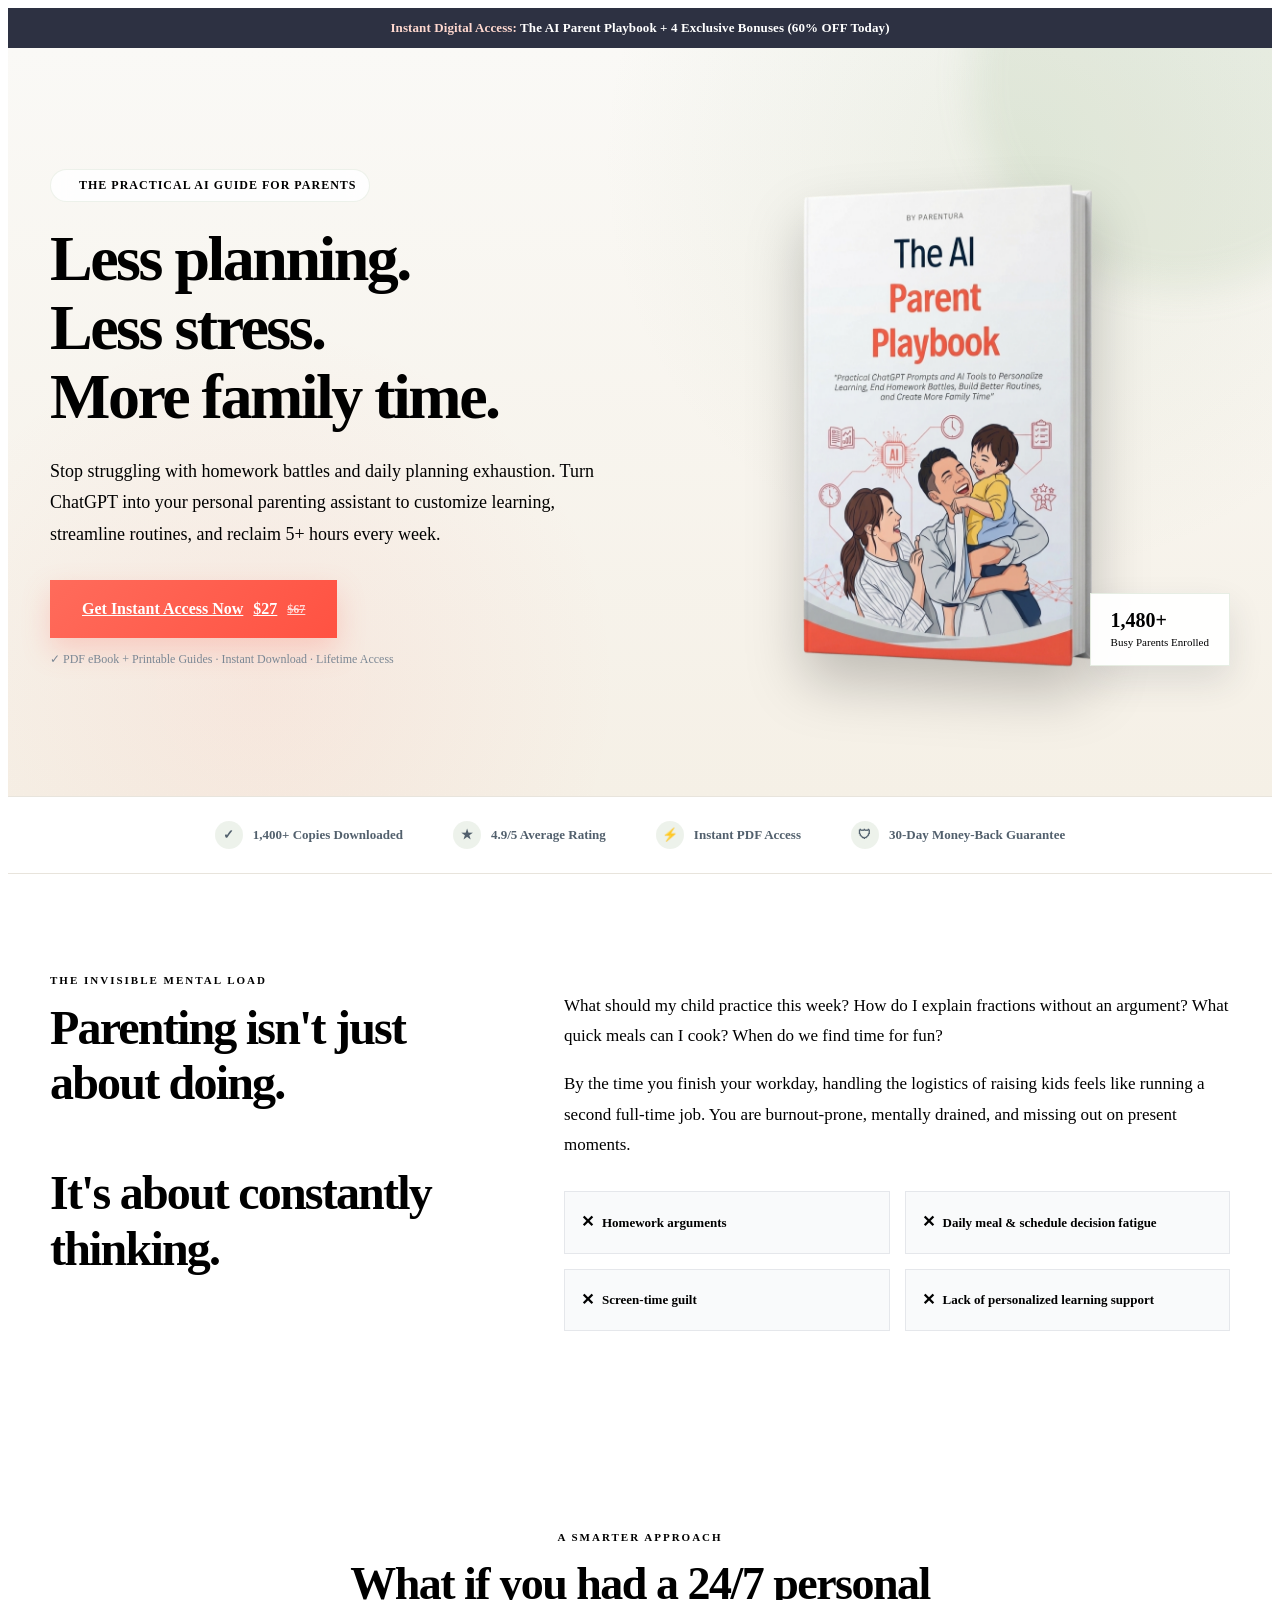
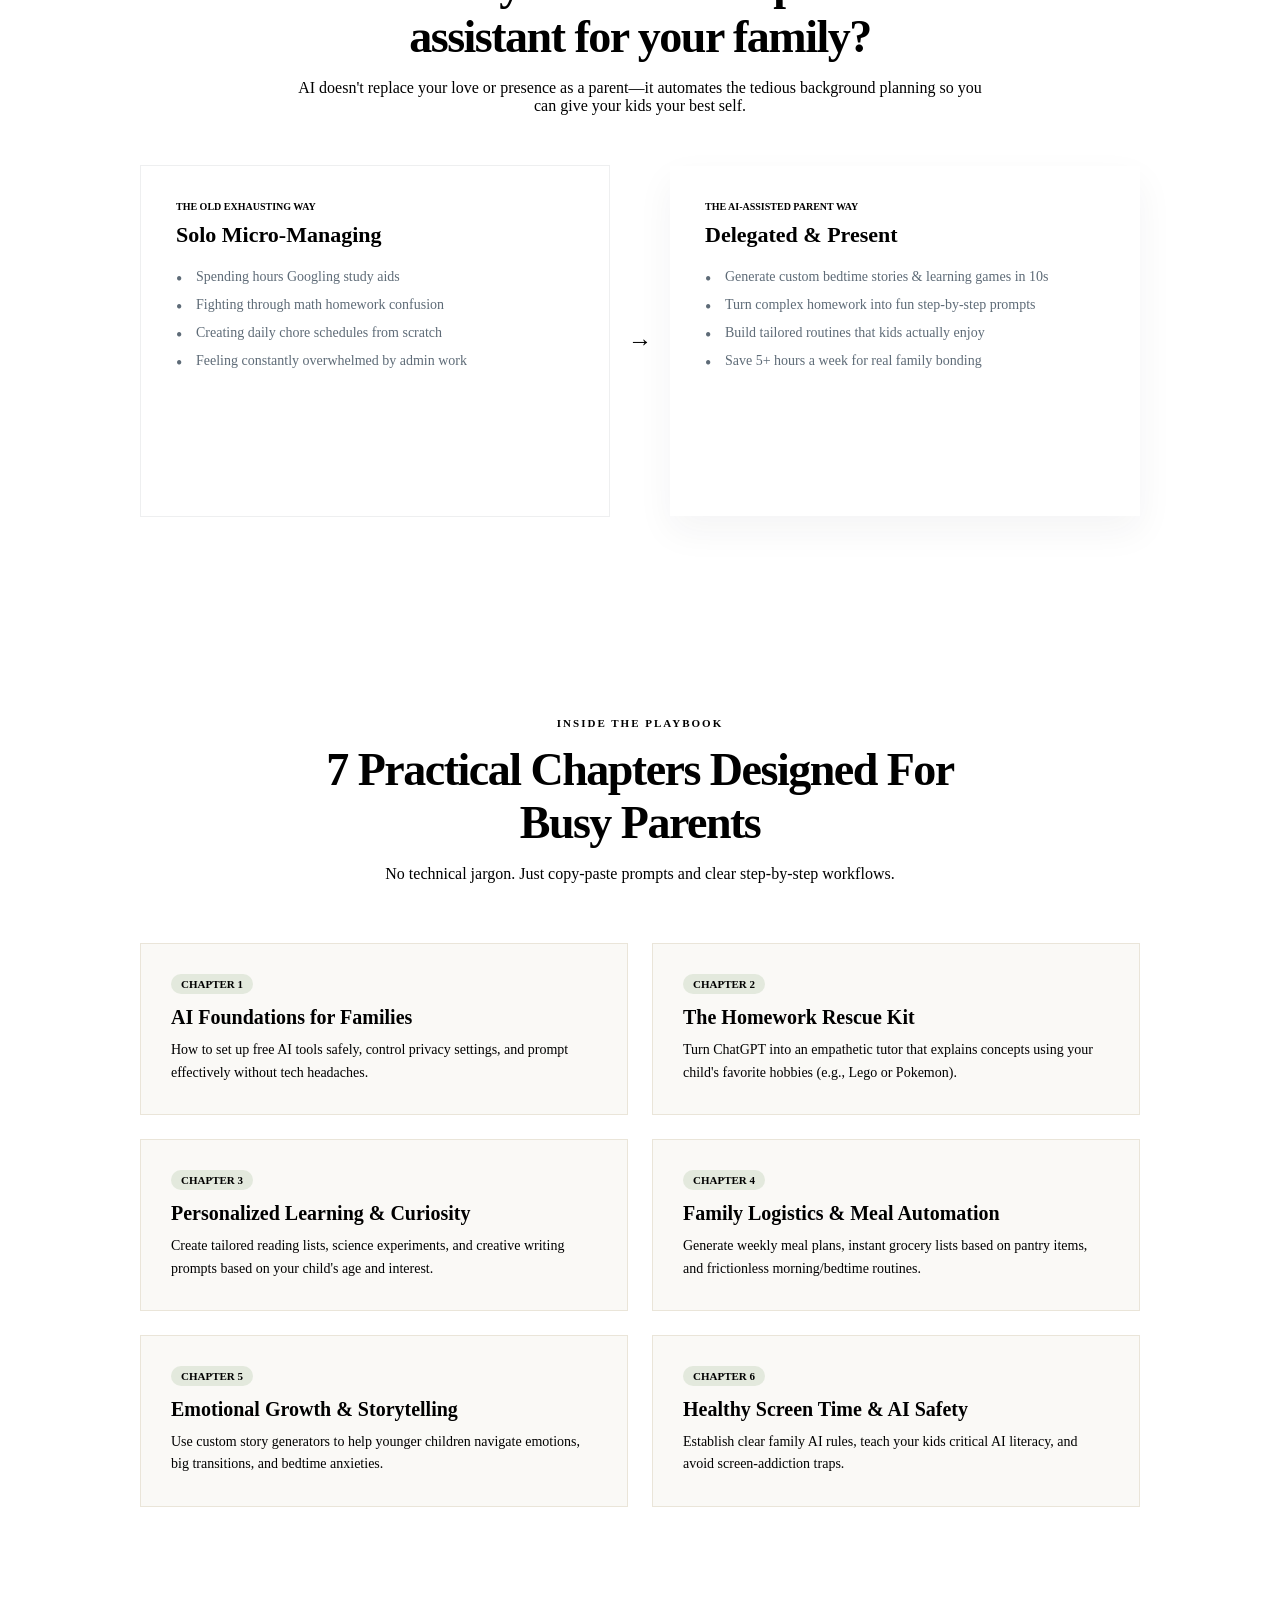
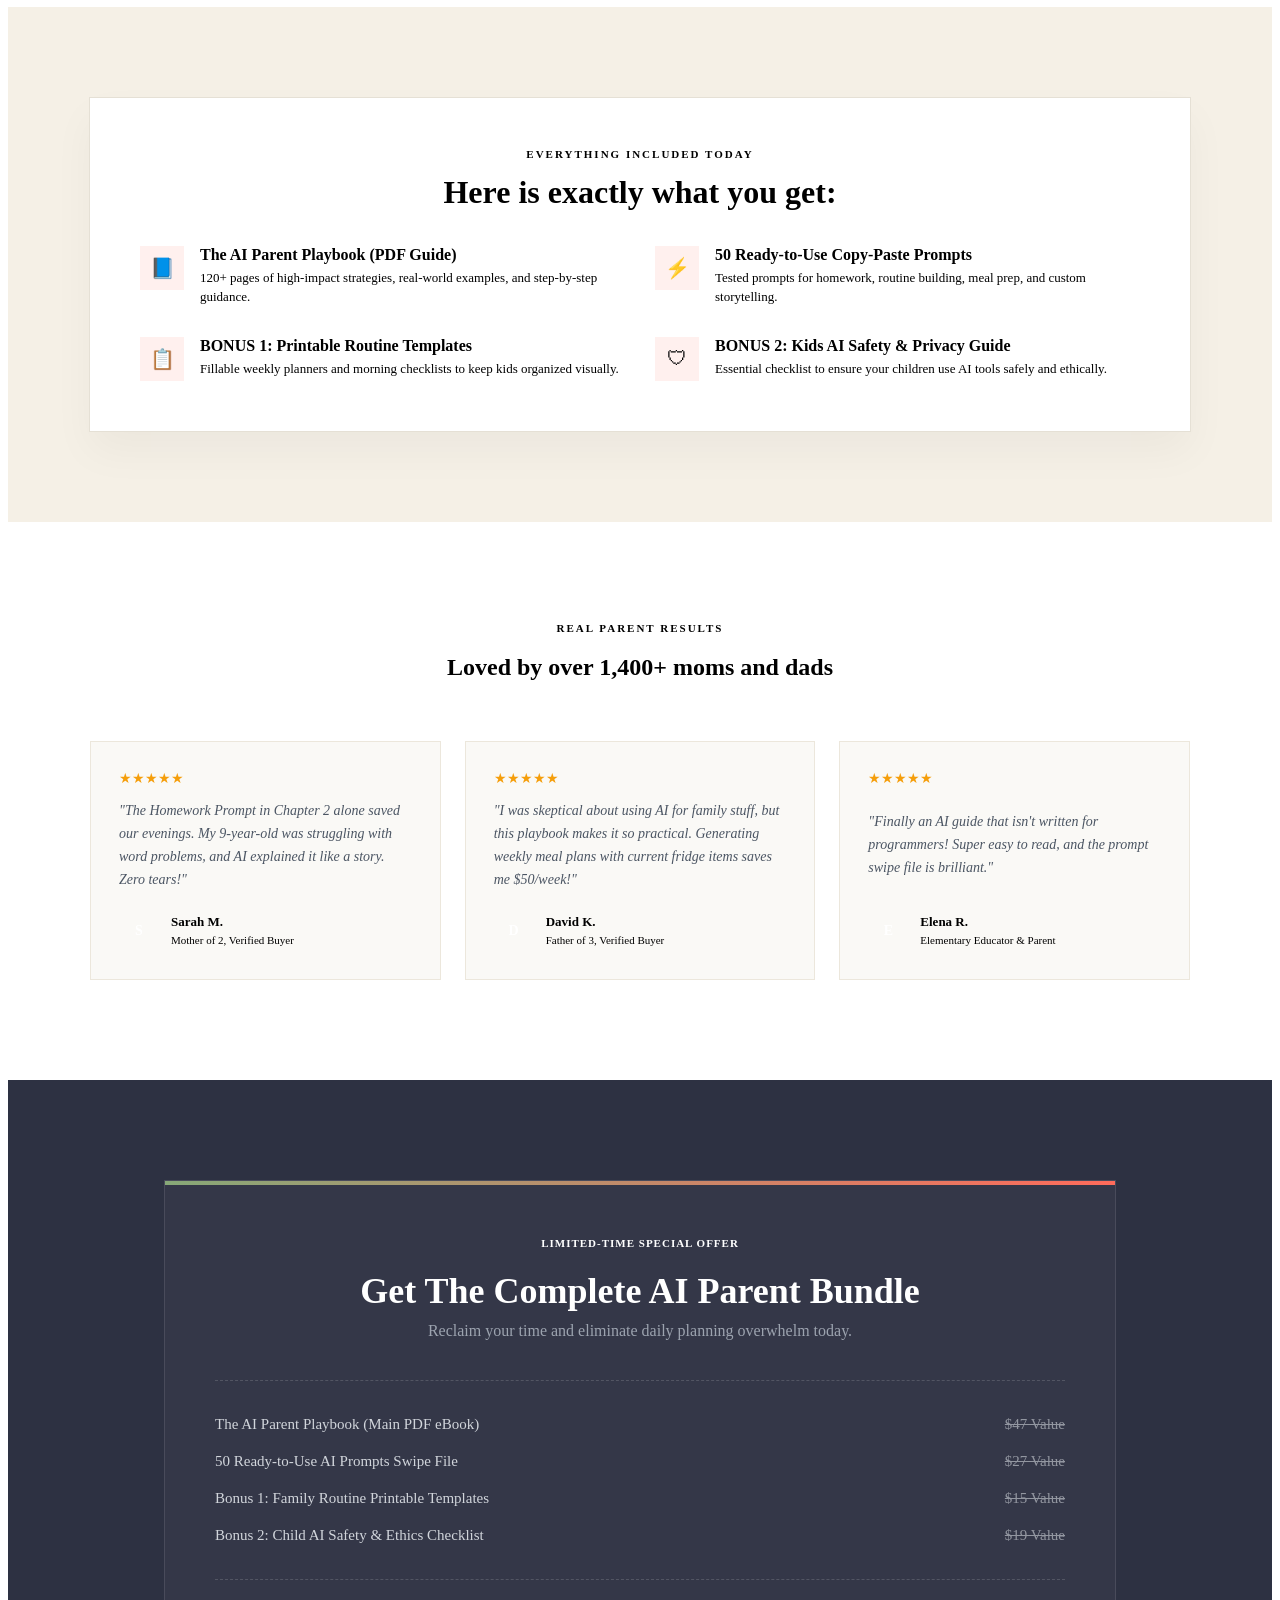
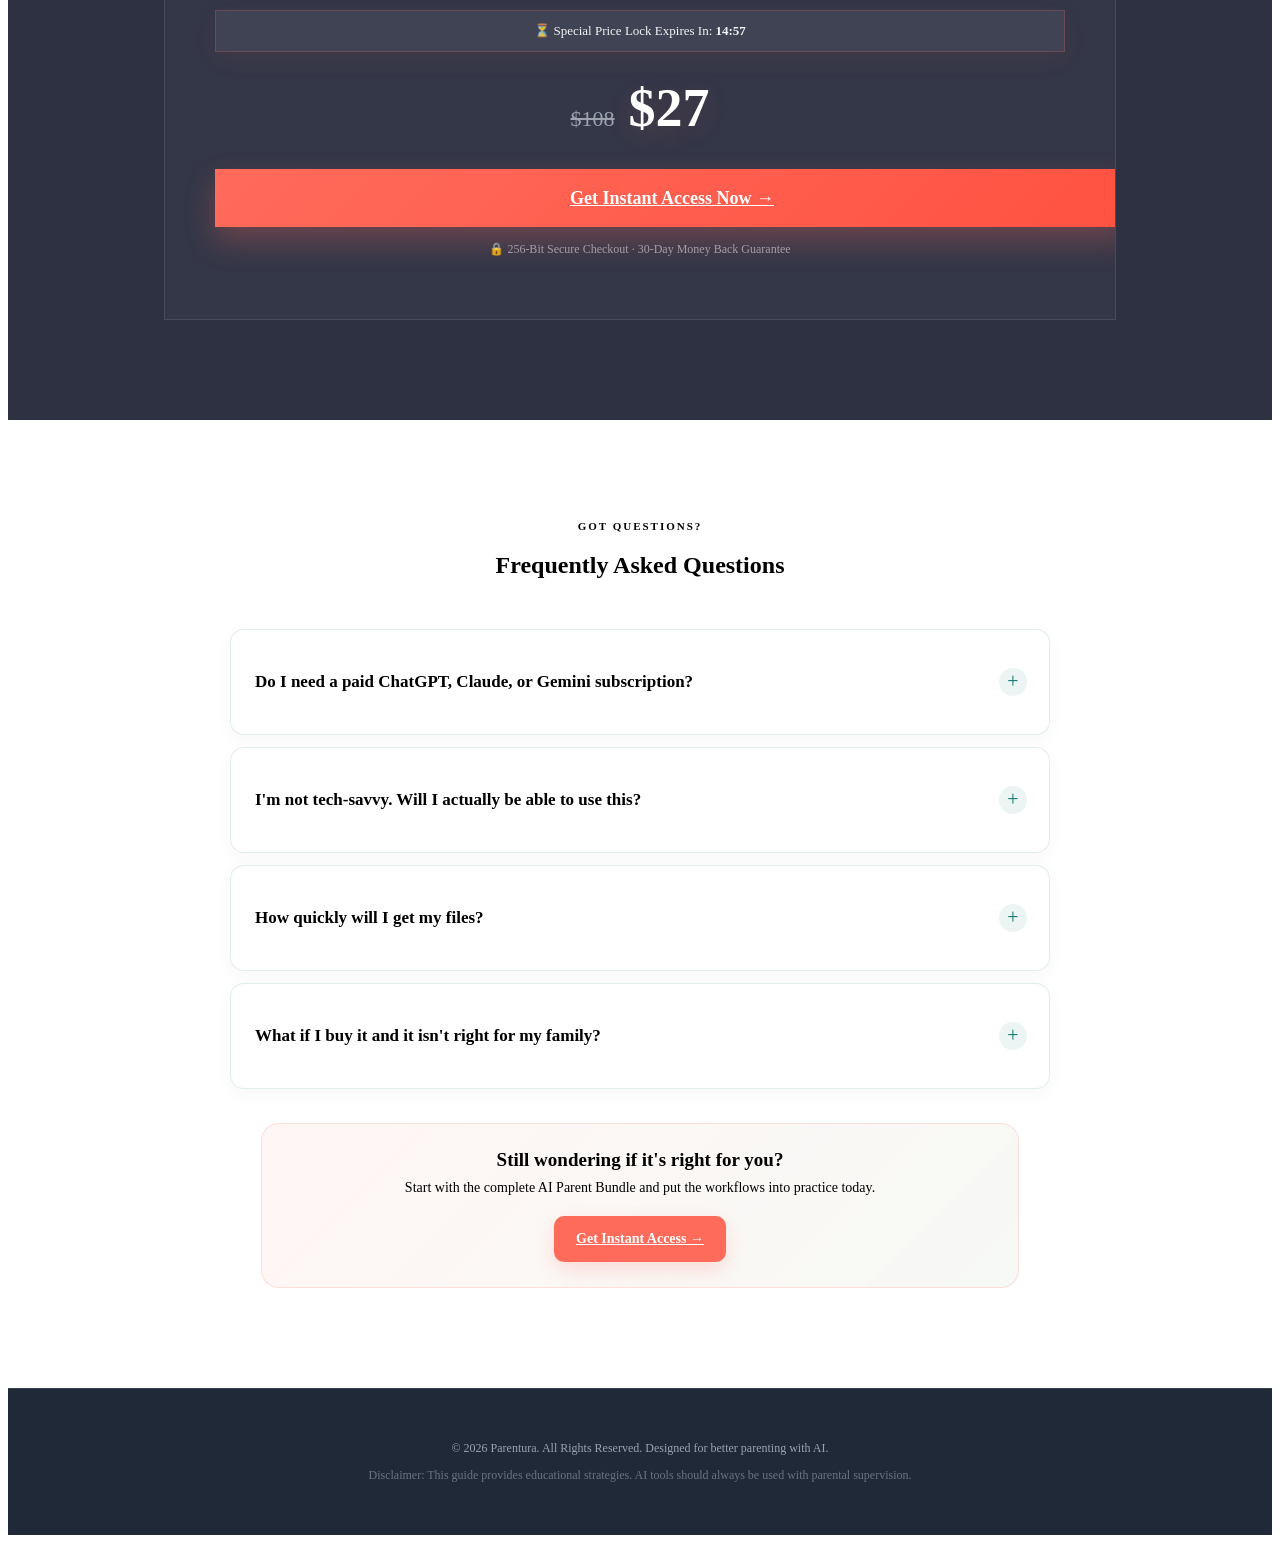
==== commit a2c5c9fc: "Update FAQ conversion copy and CTA" ====
--- a/index.html
+++ b/index.html
@@ -589,25 +589,34 @@
       <div class="pp-section-label">Got Questions?</div> 
       <h2>Frequently Asked Questions</h2> 
     </div> 
-    <div class="pp-faq-container"> 
-      <details class="pp-faq-item"> 
-        <summary>Do I need paid subscriptions to ChatGPT or Claude to use this?</summary> 
-        <p>No! All prompts and workflows inside the playbook are fully optimized to work with free versions of ChatGPT, Claude, or Google Gemini.</p> 
-      </details> 
-      <details class="pp-faq-item"> 
-        <summary>I am not tech-savvy. Is this easy to follow?</summary> 
-        <p>100%. We designed this specifically for busy parents who aren't technical. Every strategy comes with simple copy-and-paste prompts and clear explanations.</p> 
-      </details> 
-      <details class="pp-faq-item"> 
-        <summary>How do I receive my purchase?</summary> 
-        <p>Immediately after checkout, you will receive an email with direct download links for the eBook, prompt files, and all printable bonus templates.</p> 
-      </details> 
-      <details class="pp-faq-item"> 
-        <summary>What if it doesn't work for my family?</summary> 
-        <p>We offer a hassle-free 30-day money-back guarantee. If you don't find value in the playbook, simply email us for a full refund.</p> 
-      </details> 
-    </div> 
-  </div> 
+    <div class="pp-faq-container">
+      <details class="pp-faq-item">
+        <summary>Do I need a paid ChatGPT, Claude, or Gemini subscription?</summary>
+        <p>No. The playbook is designed to work with the free versions of ChatGPT, Claude, and Google Gemini, so you can start without another monthly subscription.</p>
+      </details>
+
+      <details class="pp-faq-item">
+        <summary>I'm not tech-savvy. Will I actually be able to use this?</summary>
+        <p>Yes. Everything is written for busy parents—not programmers. You get simple explanations, ready-to-copy prompts, and step-by-step workflows you can follow immediately.</p>
+      </details>
+
+      <details class="pp-faq-item">
+        <summary>How quickly will I get my files?</summary>
+        <p>Immediately after checkout. You'll receive an email with direct download access to the Playbook, prompt files, and printable bonus resources.</p>
+      </details>
+
+      <details class="pp-faq-item">
+        <summary>What if I buy it and it isn't right for my family?</summary>
+        <p>You're protected by our 30-day money-back guarantee. If you don't find the Playbook valuable, simply contact us within 30 days and request a full refund.</p>
+      </details>
+    </div>
+
+    <div class="pp-faq-cta">
+      <strong>Still wondering if it's right for you?</strong>
+      <span>Start with the complete AI Parent Bundle and put the workflows into practice today.</span>
+      <a href="#checkout" class="pp-faq-cta-btn">Get Instant Access →</a>
+    </div>
+  </div>
 </section> 
  
 <!-- FOOTER --> 
--- a/css/style.css
+++ b/css/style.css
@@ -1164,3 +1164,335 @@
         display: none;
     }
 }
+
+/* =========================================
+   RESPONSIVE POLISH — MOBILE SAFETY
+========================================= */
+
+@media (max-width: 600px) {
+  .pp-problem-list {
+    grid-template-columns: 1fr;
+    gap: 12px;
+  }
+
+  .pp-problem {
+    padding: 72px 20px;
+  }
+
+  .pp-shift,
+  .pp-chapters,
+  .pp-proof,
+  .pp-faq,
+  .pp-deliverables {
+    padding-left: 20px;
+    padding-right: 20px;
+  }
+
+  .pp-trust {
+    padding: 20px 16px;
+  }
+
+  .pp-trust-inner {
+    gap: 16px 24px;
+  }
+
+  .pp-trust-item {
+    font-size: 12px;
+    line-height: 1.45;
+  }
+
+  .pp-pricing-head h2 {
+    font-size: 30px;
+    line-height: 1.15;
+  }
+
+  .pp-main-price {
+    font-size: 48px;
+  }
+
+  .pp-stack-item {
+    align-items: flex-start;
+    gap: 8px;
+  }
+
+  .pp-stack-item > span:first-child {
+    flex: 1 1 auto;
+    min-width: 0;
+  }
+
+  .pp-stack-item > span.val {
+    flex: 0 0 auto;
+    white-space: nowrap;
+  }
+}
+
+@media (max-width: 400px) {
+  .pp-pricing-head h2 {
+    font-size: 27px;
+  }
+
+  .pp-main-price {
+    font-size: 44px;
+  }
+}
+
+/* =========================================
+   CHECKOUT — PREMIUM CONVERSION POLISH
+========================================= */
+
+.pp-pricing-box{
+  position:relative;
+  overflow:hidden;
+}
+
+.pp-pricing-box::before{
+  content:"";
+  position:absolute;
+  top:0;
+  left:0;
+  right:0;
+  height:4px;
+  background:linear-gradient(90deg,#87A878,#FF6B5B,#87A878);
+  background-size:200% 100%;
+  animation:ppCheckoutGradient 4s linear infinite;
+}
+
+.pp-stack-list{
+  position:relative;
+}
+
+.pp-stack-item{
+  transition:transform .25s ease, background .25s ease;
+}
+
+.pp-stack-item:hover{
+  transform:translateX(4px);
+  background:rgba(135,168,120,.06);
+}
+
+.pp-evergreen-timer{
+  border:1px solid rgba(255,107,91,.22);
+  box-shadow:0 8px 24px rgba(255,107,91,.06);
+}
+
+.pp-price-tag{
+  position:relative;
+}
+
+.pp-main-price{
+  text-shadow:0 8px 24px rgba(255,107,91,.16);
+}
+
+.pp-pricing-box > .pp-primary-btn{
+  box-shadow:0 14px 30px rgba(255,107,91,.28);
+}
+
+.pp-pricing-box > .pp-primary-btn:hover{
+  box-shadow:0 20px 38px rgba(255,107,91,.38);
+}
+
+@keyframes ppCheckoutGradient{
+  0%{background-position:0% 50%;}
+  100%{background-position:200% 50%;}
+}
+
+@media (max-width:600px){
+  .pp-pricing-box{
+    border-radius:18px;
+  }
+
+  .pp-pricing-head h2{
+    max-width:340px;
+    margin-left:auto;
+    margin-right:auto;
+  }
+
+  .pp-stack-item:hover{
+    transform:none;
+  }
+
+  .pp-evergreen-timer{
+    font-size:13px;
+    line-height:1.5;
+  }
+
+  .pp-price-tag{
+    margin-top:4px;
+  }
+}
+
+@media (prefers-reduced-motion:reduce){
+  .pp-pricing-box::before{
+    animation:none;
+  }
+
+  .pp-stack-item{
+    transition:none;
+  }
+}
+
+/* =========================================
+   FAQ — CONVERSION POLISH
+========================================= */
+
+.pp-faq-container{
+  max-width:820px;
+  margin:0 auto;
+}
+
+.pp-faq-item{
+  border:1px solid rgba(15,118,110,.12);
+  border-radius:14px;
+  margin-bottom:12px;
+  background:rgba(255,255,255,.72);
+  box-shadow:0 5px 18px rgba(0,0,0,.035);
+  overflow:hidden;
+  transition:border-color .25s ease, box-shadow .25s ease, transform .25s ease;
+}
+
+.pp-faq-item:hover{
+  border-color:rgba(15,118,110,.25);
+  box-shadow:0 10px 26px rgba(0,0,0,.06);
+  transform:translateY(-1px);
+}
+
+.pp-faq-item[open]{
+  border-color:rgba(15,118,110,.25);
+  box-shadow:0 12px 30px rgba(0,0,0,.07);
+}
+
+.pp-faq-item summary{
+  padding:22px 24px;
+  font-weight:800;
+  cursor:pointer;
+  list-style:none;
+  position:relative;
+  padding-right:58px;
+}
+
+.pp-faq-item summary::-webkit-details-marker{
+  display:none;
+}
+
+.pp-faq-item summary::after{
+  content:"+";
+  position:absolute;
+  right:22px;
+  top:50%;
+  transform:translateY(-50%);
+  width:28px;
+  height:28px;
+  display:flex;
+  align-items:center;
+  justify-content:center;
+  border-radius:50%;
+  background:rgba(15,118,110,.08);
+  color:#0F766E;
+  font-size:20px;
+  font-weight:500;
+  transition:transform .25s ease, background .25s ease;
+}
+
+.pp-faq-item[open] summary::after{
+  content:"−";
+  transform:translateY(-50%);
+  background:rgba(255,107,91,.1);
+  color:#FF6B5B;
+}
+
+.pp-faq-item p{
+  margin:0;
+  padding:0 24px 23px;
+  color:var(--muted);
+  line-height:1.75;
+}
+
+.pp-faq-cta{
+  max-width:700px;
+  margin:34px auto 0;
+  padding:25px 28px;
+  text-align:center;
+  border:1px solid rgba(255,107,91,.18);
+  border-radius:18px;
+  background:linear-gradient(135deg,rgba(255,107,91,.06),rgba(135,168,120,.07));
+}
+
+.pp-faq-cta strong,
+.pp-faq-cta span{
+  display:block;
+}
+
+.pp-faq-cta strong{
+  font-size:19px;
+  color:var(--text);
+  margin-bottom:6px;
+}
+
+.pp-faq-cta span{
+  color:var(--muted);
+  font-size:14px;
+  line-height:1.6;
+}
+
+.pp-faq-cta-btn{
+  display:inline-flex;
+  align-items:center;
+  justify-content:center;
+  margin-top:17px;
+  min-height:46px;
+  padding:0 22px;
+  border-radius:10px;
+  background:#FF6B5B;
+  color:#fff!important;
+  font-size:14px;
+  font-weight:800;
+  box-shadow:0 8px 20px rgba(255,107,91,.2);
+  transition:transform .25s ease, box-shadow .25s ease;
+}
+
+.pp-faq-cta-btn:hover{
+  transform:translateY(-2px);
+  box-shadow:0 12px 26px rgba(255,107,91,.3);
+}
+
+@media (max-width:600px){
+  .pp-faq-item summary{
+    padding:18px 52px 18px 18px;
+    font-size:15px;
+    line-height:1.5;
+  }
+
+  .pp-faq-item summary::after{
+    right:16px;
+  }
+
+  .pp-faq-item p{
+    padding:0 18px 20px;
+    font-size:14px;
+  }
+
+  .pp-faq-cta{
+    margin-top:26px;
+    padding:22px 18px;
+  }
+
+  .pp-faq-cta strong{
+    font-size:17px;
+  }
+
+  .pp-faq-cta-btn{
+    width:100%;
+  }
+
+  .pp-faq-item:hover{
+    transform:none;
+  }
+}
+
+@media (prefers-reduced-motion:reduce){
+  .pp-faq-item,
+  .pp-faq-item summary::after,
+  .pp-faq-cta-btn{
+    transition:none;
+  }
+}
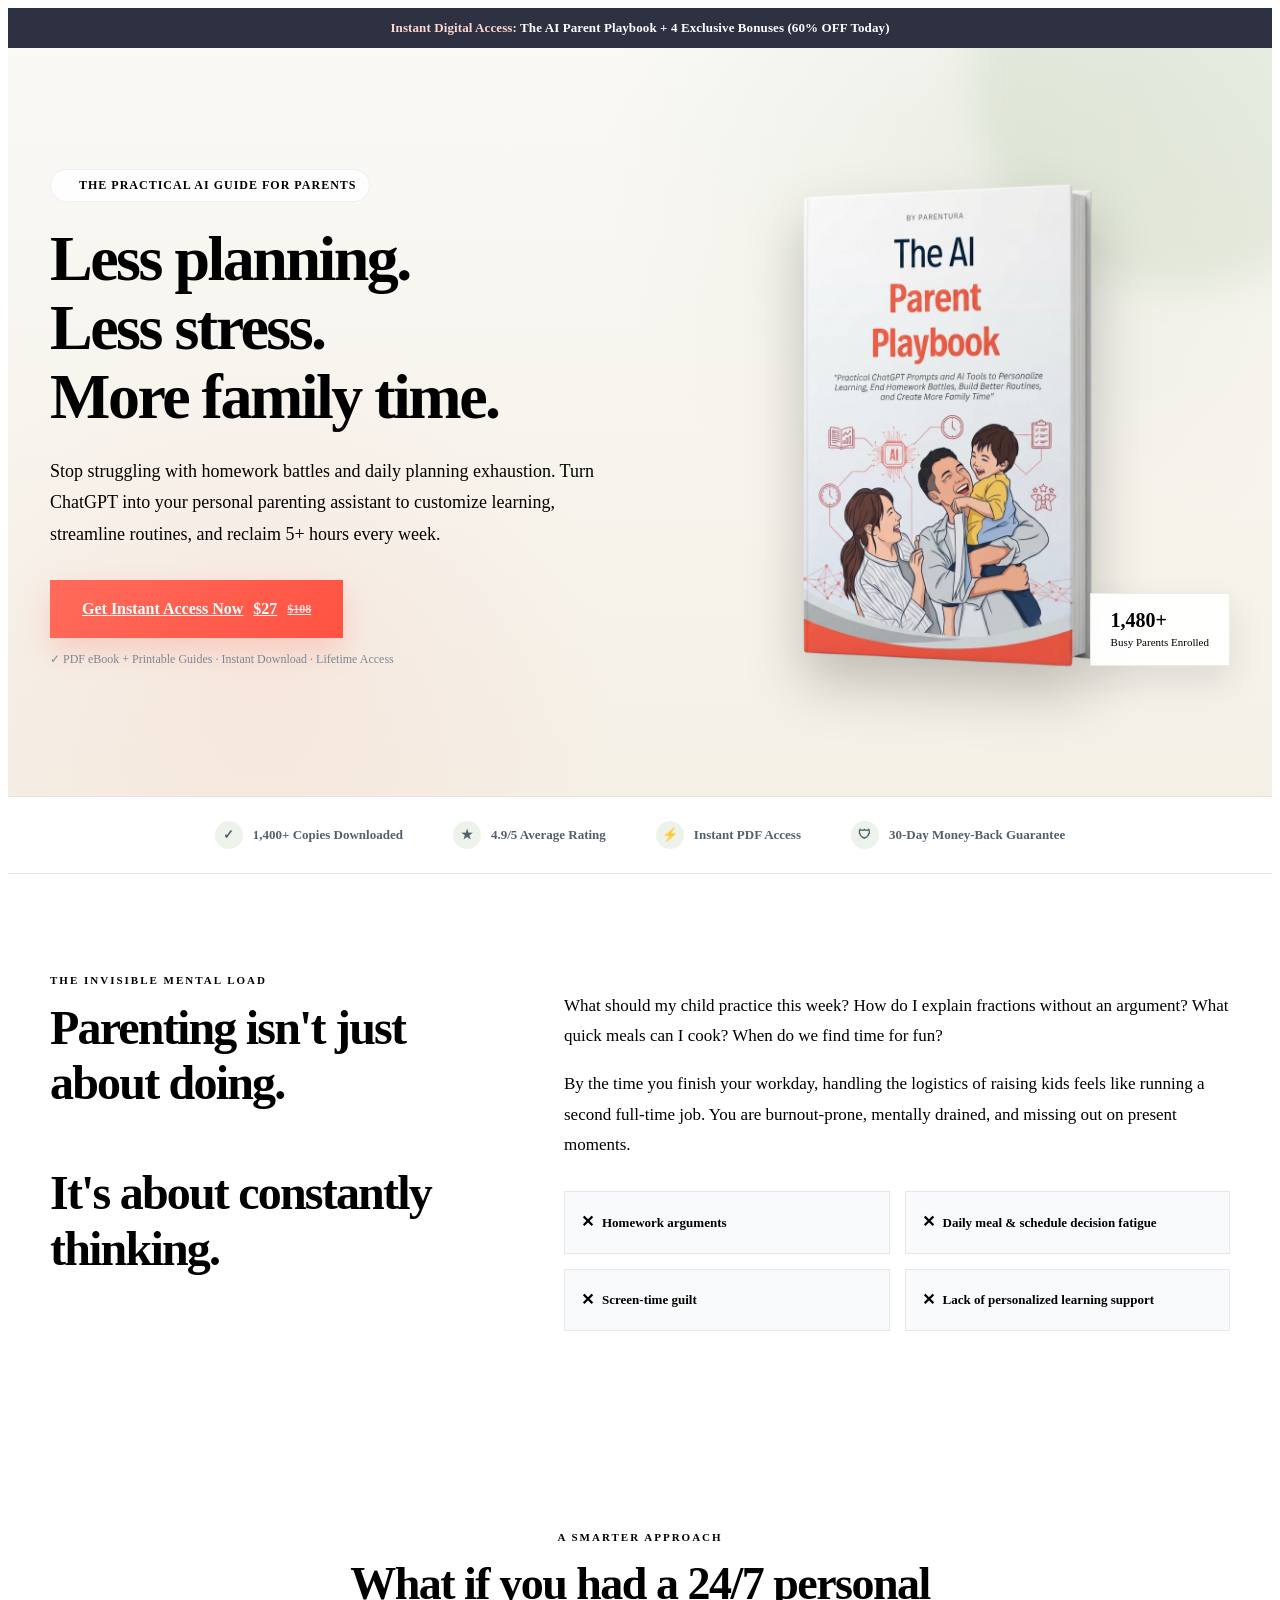
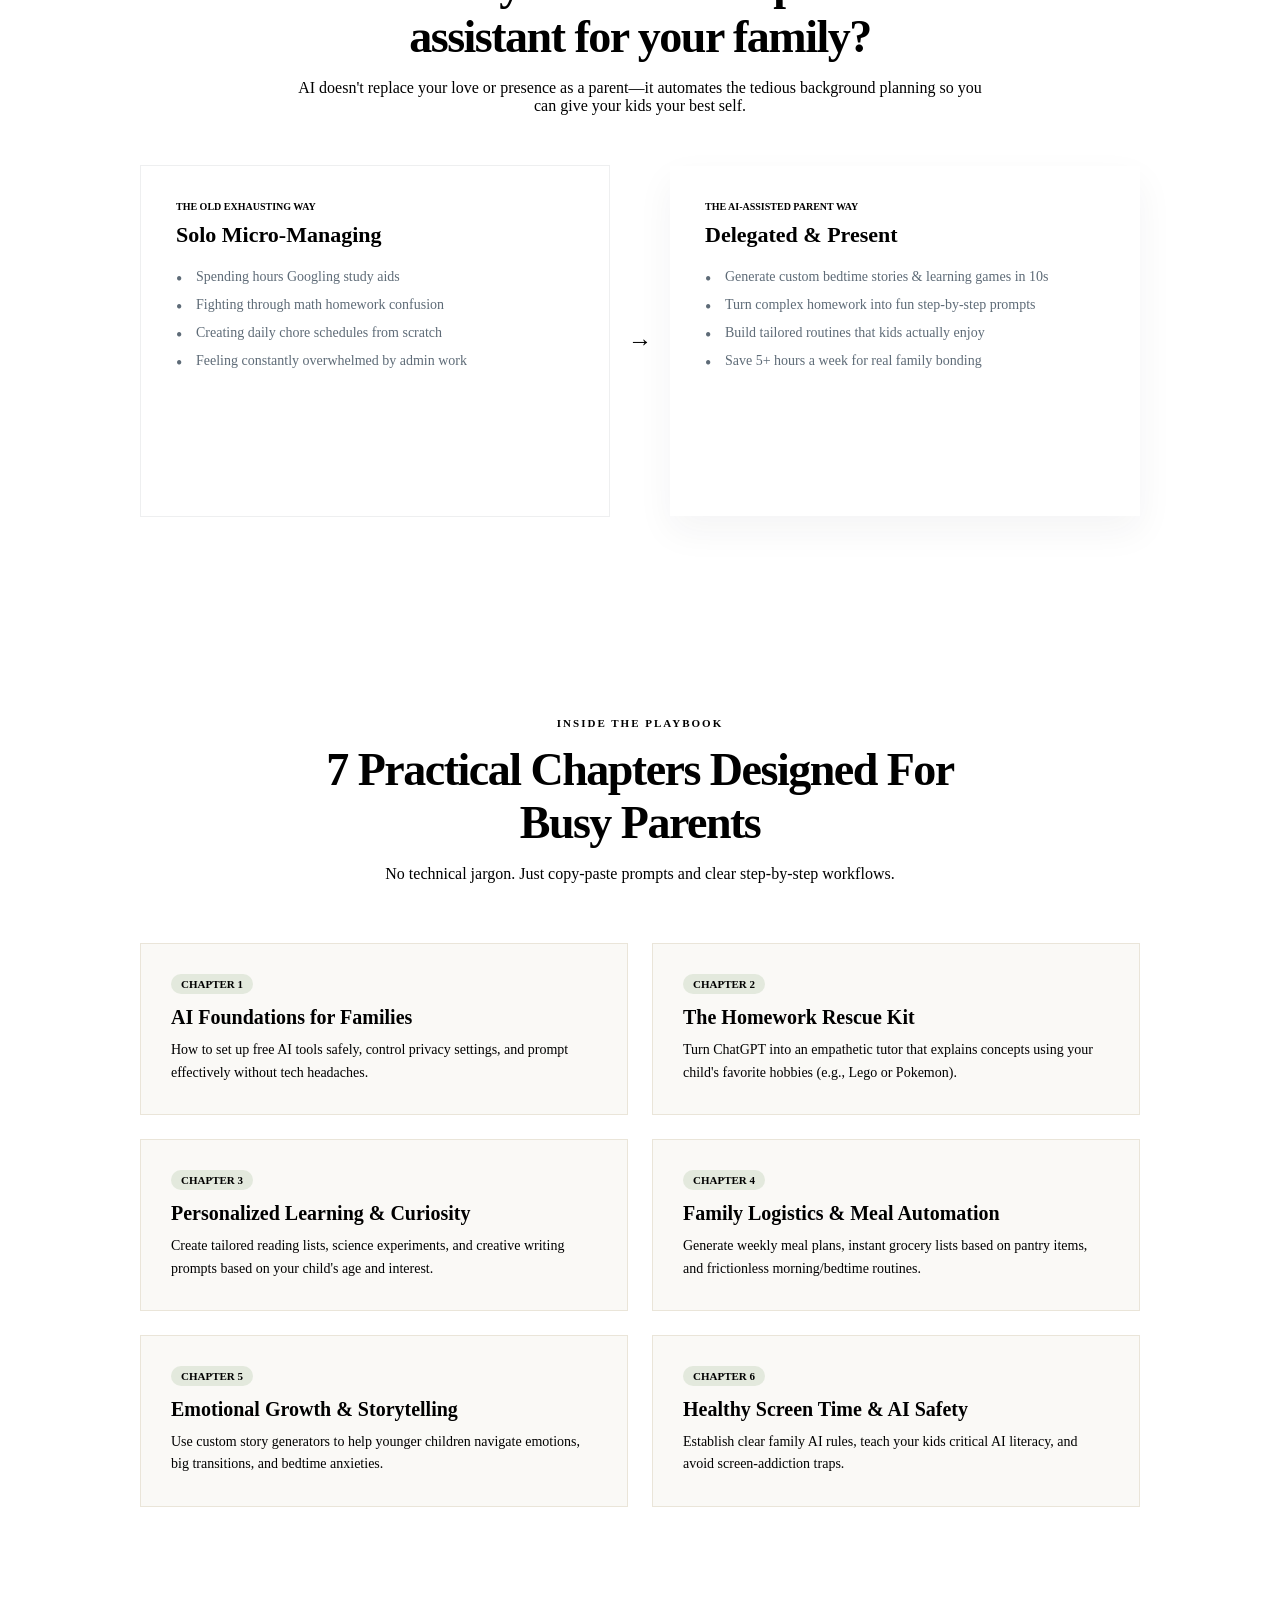
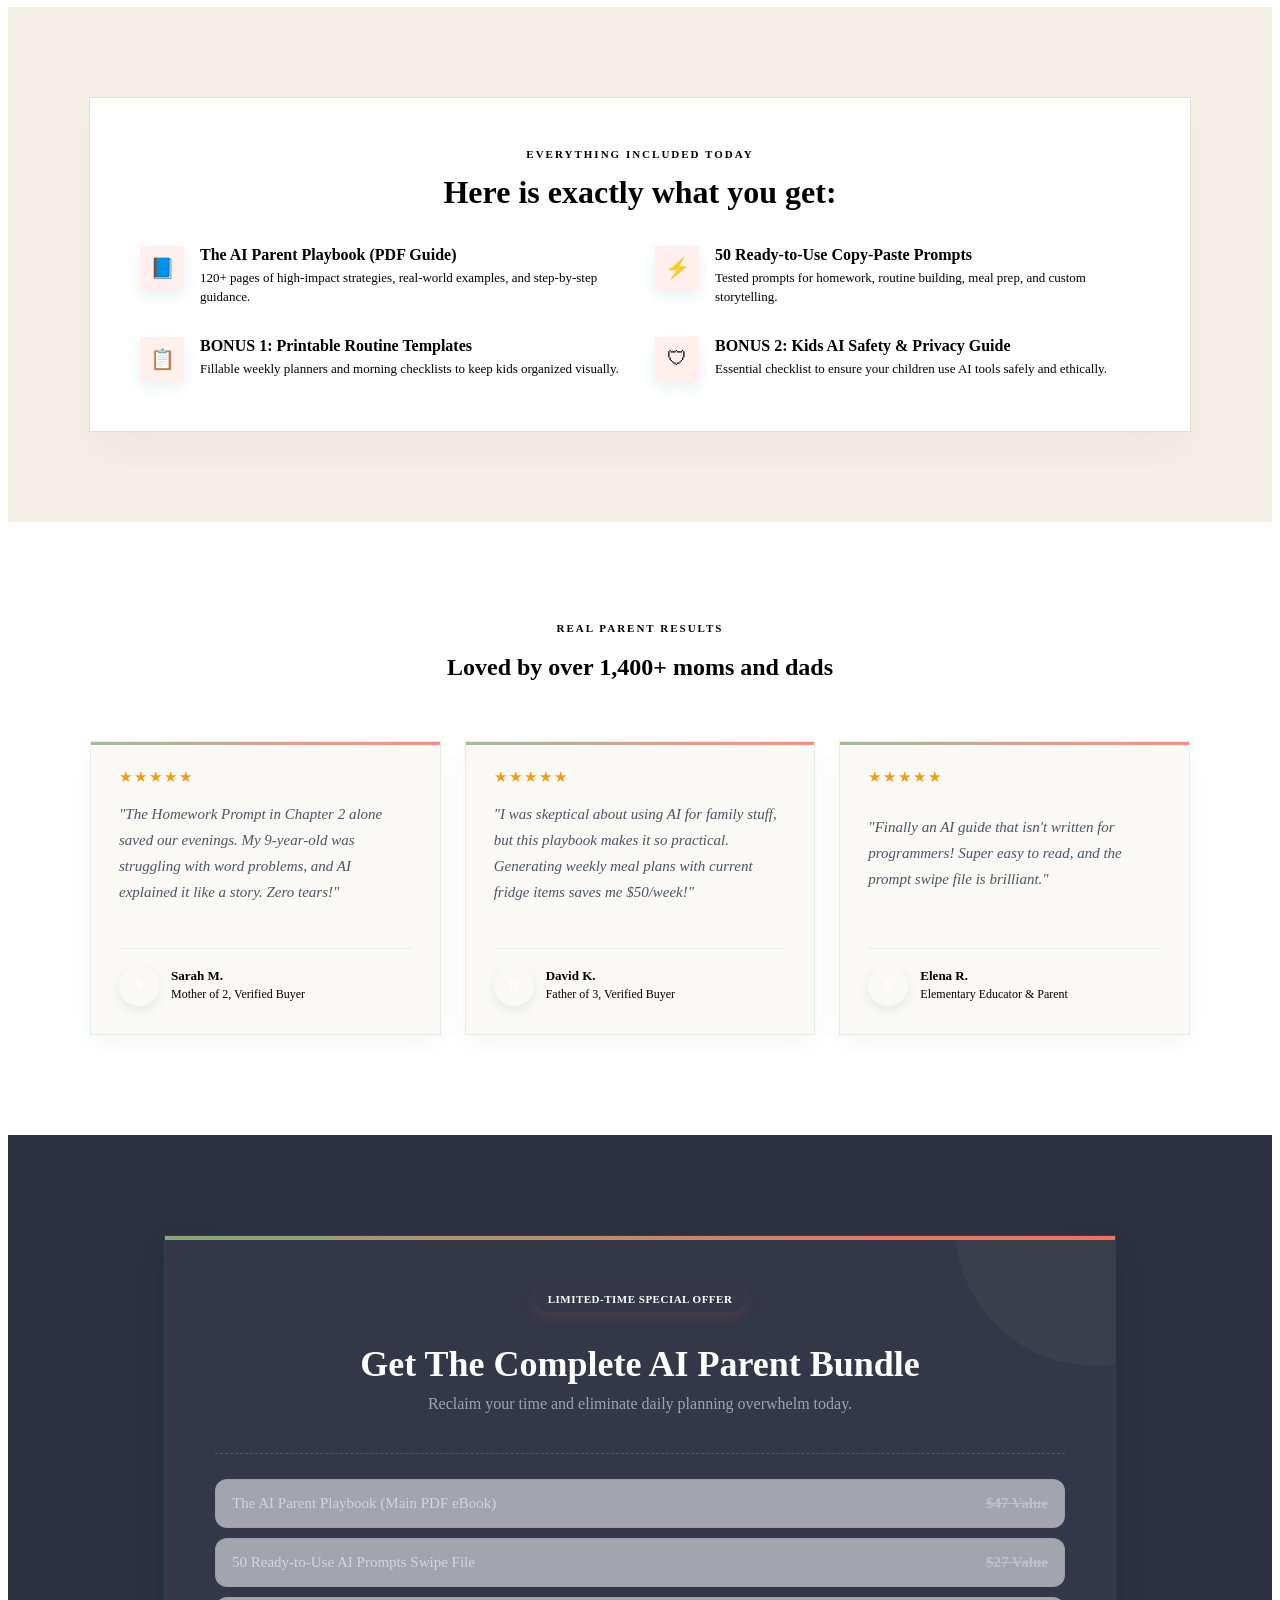
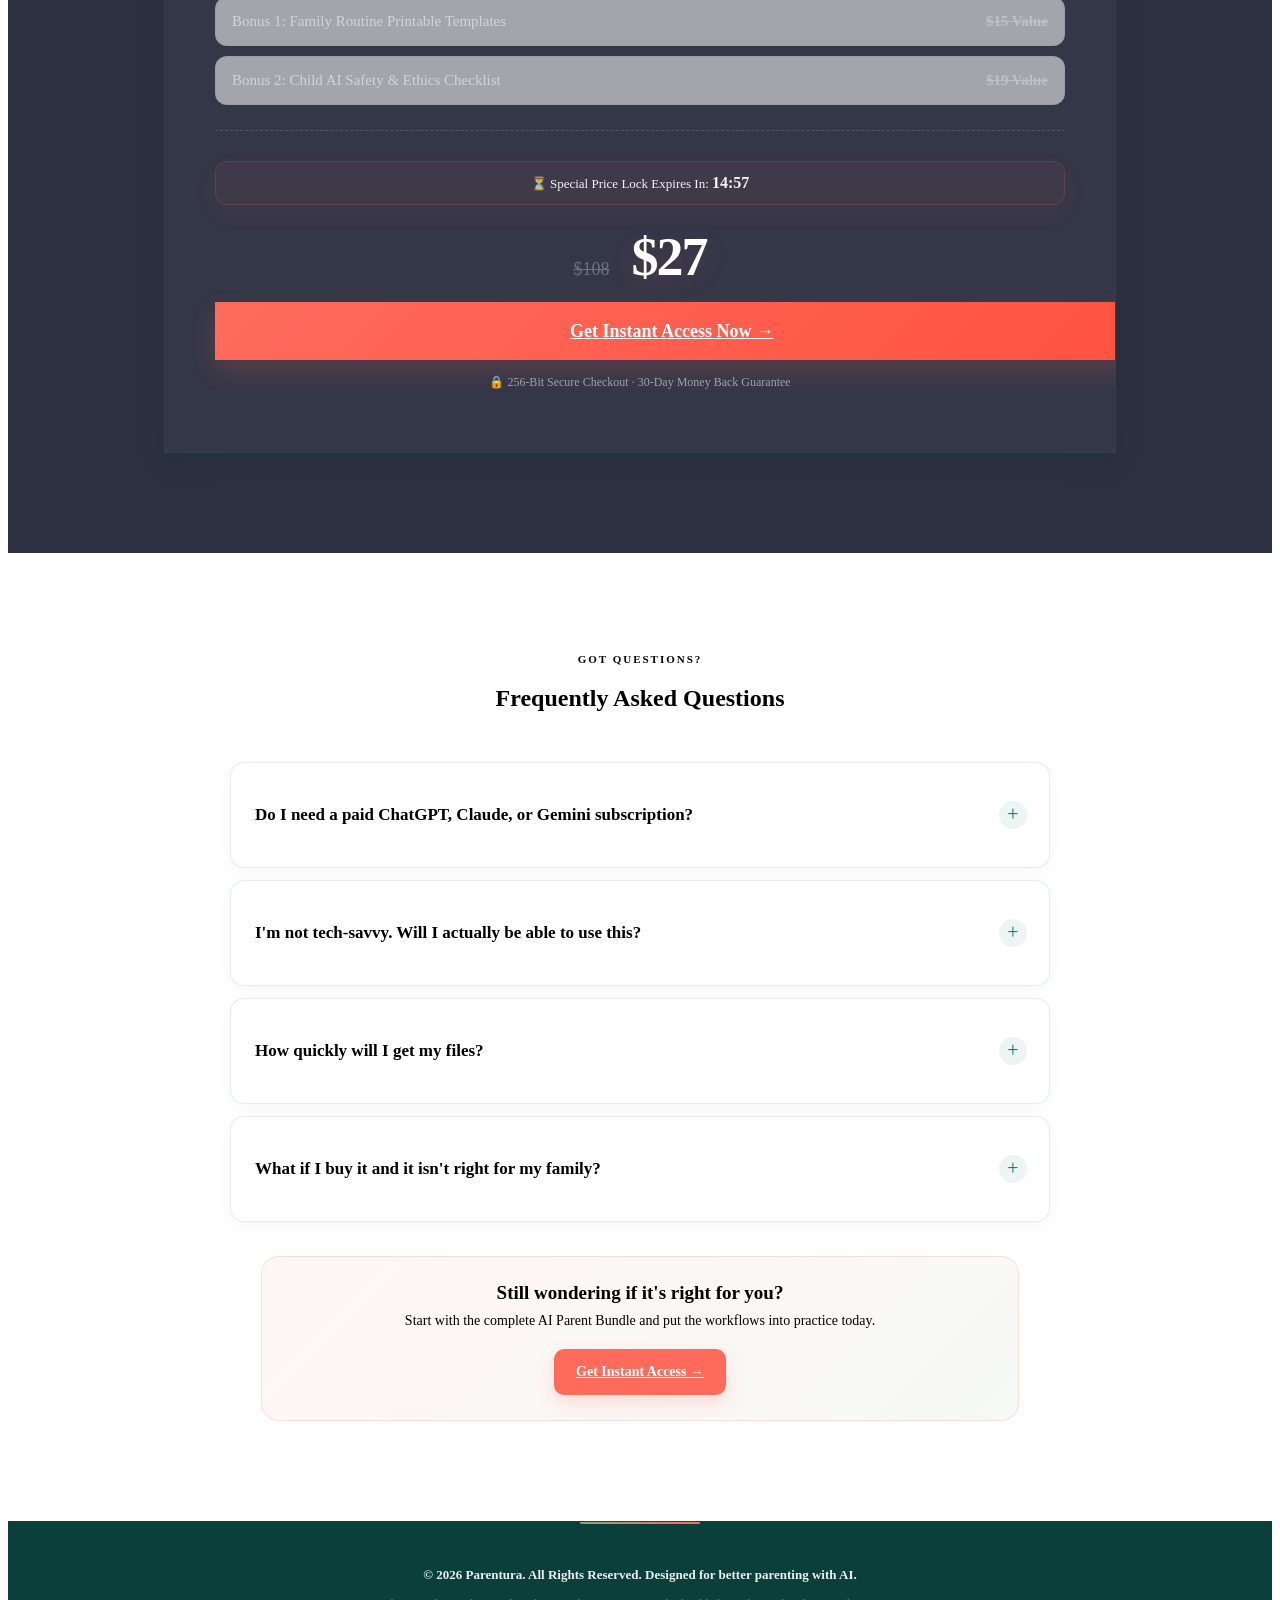
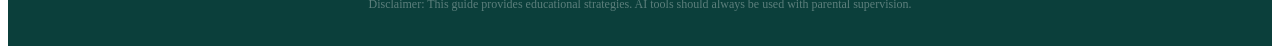
==== commit 12fbfe3e: "Fix pricing consistency" ====
--- a/index.html
+++ b/index.html
@@ -52,7 +52,7 @@
         <a href="#checkout" class="pp-primary-btn">
           <span class="pp-btn-main">Get Instant Access Now</span>
           <span class="pp-btn-price">$27</span>
-          <span class="pp-btn-old-price">$67</span>
+          <span class="pp-btn-old-price">$108</span>
         </a>
 
         <div class="pp-secondary-note">
--- a/css/style.css
+++ b/css/style.css
@@ -1496,3 +1496,483 @@
     transition:none;
   }
 }
+
+/* =========================================
+   TESTIMONIALS — SOCIAL PROOF POLISH
+========================================= */
+
+.pp-proof{
+  position:relative;
+}
+
+.pp-proof-head{
+  max-width:760px;
+  margin-left:auto;
+  margin-right:auto;
+  text-align:center;
+}
+
+.pp-proof-head h2{
+  margin-bottom:12px;
+}
+
+.pp-proof-grid{
+  position:relative;
+}
+
+.pp-testi-card{
+  position:relative;
+  overflow:hidden;
+  border:1px solid rgba(15,118,110,.10);
+  box-shadow:0 8px 24px rgba(0,0,0,.045);
+  transition:transform .28s ease, box-shadow .28s ease, border-color .28s ease;
+}
+
+.pp-testi-card::before{
+  content:"";
+  position:absolute;
+  top:0;
+  left:0;
+  right:0;
+  height:3px;
+  background:linear-gradient(90deg,#87A878,#FF6B5B,#87A878);
+  background-size:200% 100%;
+  opacity:.75;
+  animation:ppProofGradient 5s linear infinite;
+}
+
+.pp-testi-card:hover{
+  transform:translateY(-5px);
+  border-color:rgba(15,118,110,.20);
+  box-shadow:0 18px 38px rgba(0,0,0,.09);
+}
+
+.pp-stars{
+  letter-spacing:2px;
+  font-size:15px;
+  line-height:1;
+  margin-bottom:16px;
+}
+
+.pp-testi-card > p{
+  font-size:15px;
+  line-height:1.75;
+}
+
+.pp-testi-user{
+  margin-top:22px;
+  padding-top:17px;
+  border-top:1px solid rgba(15,118,110,.08);
+}
+
+.pp-avatar{
+  box-shadow:0 4px 12px rgba(15,118,110,.10);
+}
+
+.pp-user-info strong{
+  font-weight:800;
+}
+
+.pp-user-info span{
+  font-size:12px;
+  line-height:1.4;
+}
+
+@keyframes ppProofGradient{
+  0%{background-position:0% 50%;}
+  100%{background-position:200% 50%;}
+}
+
+@media (max-width:900px){
+  .pp-testi-card:hover{
+    transform:translateY(-2px);
+  }
+}
+
+@media (max-width:600px){
+  .pp-proof-head{
+    padding-left:4px;
+    padding-right:4px;
+  }
+
+  .pp-proof-head h2{
+    font-size:30px;
+    line-height:1.2;
+  }
+
+  .pp-testi-card{
+    border-radius:16px;
+  }
+
+  .pp-testi-card:hover{
+    transform:none;
+  }
+
+  .pp-testi-card > p{
+    font-size:14px;
+    line-height:1.7;
+  }
+}
+
+@media (prefers-reduced-motion:reduce){
+  .pp-testi-card{
+    transition:none;
+  }
+
+  .pp-testi-card::before{
+    animation:none;
+  }
+}
+
+/* =========================================
+   DELIVERABLES — VALUE STACK POLISH
+========================================= */
+
+.pp-deliverables{
+  position:relative;
+}
+
+.pp-deliv-grid{
+  position:relative;
+}
+
+.pp-deliv-card{
+  position:relative;
+  overflow:hidden;
+  border:1px solid rgba(15,118,110,.10);
+  box-shadow:0 8px 24px rgba(0,0,0,.04);
+  transition:transform .28s ease, box-shadow .28s ease, border-color .28s ease;
+}
+
+.pp-deliv-card::before{
+  content:"";
+  position:absolute;
+  inset:0;
+  background:linear-gradient(135deg,rgba(135,168,120,.06),transparent 42%);
+  pointer-events:none;
+}
+
+.pp-deliv-card:hover{
+  transform:translateY(-5px);
+  border-color:rgba(15,118,110,.20);
+  box-shadow:0 18px 38px rgba(0,0,0,.08);
+}
+
+.pp-deliv-card > *{
+  position:relative;
+  z-index:1;
+}
+
+.pp-deliv-icon{
+  box-shadow:0 6px 16px rgba(15,118,110,.10);
+  transition:transform .25s ease;
+}
+
+.pp-deliv-card:hover .pp-deliv-icon{
+  transform:scale(1.06);
+}
+
+.pp-deliv-card h3{
+  margin-bottom:8px;
+}
+
+.pp-deliv-card p{
+  line-height:1.7;
+}
+
+.pp-deliv-value{
+  font-weight:800;
+  color:#FF6B5B;
+}
+
+@media (max-width:900px){
+  .pp-deliv-card:hover{
+    transform:translateY(-2px);
+  }
+}
+
+@media (max-width:600px){
+  .pp-deliv-card{
+    border-radius:16px;
+  }
+
+  .pp-deliv-card:hover{
+    transform:none;
+  }
+
+  .pp-deliv-card p{
+    font-size:14px;
+  }
+}
+
+@media (prefers-reduced-motion:reduce){
+  .pp-deliv-card,
+  .pp-deliv-icon{
+    transition:none;
+  }
+}
+
+/* =========================================
+   PRICING — PREMIUM OFFER POLISH
+========================================= */
+
+.pp-pricing{
+  position:relative;
+}
+
+.pp-pricing-box{
+  position:relative;
+  overflow:hidden;
+  border:1px solid rgba(15,118,110,.16);
+  box-shadow:
+    0 12px 35px rgba(0,0,0,.07),
+    0 2px 8px rgba(15,118,110,.04);
+  transition:box-shadow .3s ease, transform .3s ease;
+}
+
+.pp-pricing-box::before{
+  content:"";
+  position:absolute;
+  top:0;
+  left:0;
+  right:0;
+  height:4px;
+  background:linear-gradient(
+    90deg,
+    #87A878,
+    #FF6B5B,
+    #87A878
+  );
+  background-size:200% 100%;
+  animation:ppOfferGradient 5s linear infinite;
+}
+
+.pp-pricing-box::after{
+  content:"";
+  position:absolute;
+  width:280px;
+  height:280px;
+  top:-150px;
+  right:-120px;
+  border-radius:50%;
+  background:rgba(135,168,120,.07);
+  pointer-events:none;
+}
+
+.pp-pricing-box > *{
+  position:relative;
+  z-index:1;
+}
+
+.pp-pricing-head{
+  position:relative;
+}
+
+.pp-badge-pop{
+  display:inline-flex;
+  align-items:center;
+  justify-content:center;
+  padding:7px 13px;
+  border-radius:999px;
+  font-size:11px;
+  font-weight:800;
+  letter-spacing:.5px;
+  text-transform:uppercase;
+  box-shadow:0 5px 14px rgba(255,107,91,.12);
+}
+
+.pp-pricing-head h2{
+  margin-top:16px;
+  margin-bottom:10px;
+}
+
+.pp-stack-list{
+  margin-top:28px;
+}
+
+.pp-stack-item{
+  position:relative;
+  padding:15px 16px;
+  border-radius:12px;
+  border:1px solid rgba(15,118,110,.08);
+  background:rgba(255,255,255,.55);
+  transition:transform .22s ease, border-color .22s ease, box-shadow .22s ease;
+}
+
+.pp-stack-item + .pp-stack-item{
+  margin-top:10px;
+}
+
+.pp-stack-item:hover{
+  transform:translateX(3px);
+  border-color:rgba(15,118,110,.17);
+  box-shadow:0 6px 18px rgba(0,0,0,.045);
+}
+
+.pp-stack-item .val{
+  font-weight:800;
+  white-space:nowrap;
+}
+
+.pp-evergreen-timer{
+  position:relative;
+  margin-top:22px;
+  padding:12px 15px;
+  border-radius:12px;
+  text-align:center;
+  font-size:13px;
+  border:1px solid rgba(255,107,91,.16);
+  background:rgba(255,107,91,.055);
+}
+
+.pp-evergreen-timer strong{
+  font-size:16px;
+  font-weight:900;
+}
+
+.pp-price-tag{
+  display:flex;
+  align-items:baseline;
+  justify-content:center;
+  gap:12px;
+  margin:20px 0 18px;
+}
+
+.pp-old-price{
+  opacity:.55;
+  font-size:18px;
+}
+
+.pp-main-price{
+  font-size:54px;
+  line-height:1;
+  font-weight:900;
+  letter-spacing:-2px;
+}
+
+.pp-pricing .pp-primary-btn{
+  box-shadow:
+    0 10px 24px rgba(255,107,91,.20),
+    0 3px 8px rgba(0,0,0,.06);
+  transition:transform .22s ease, box-shadow .22s ease;
+}
+
+.pp-pricing .pp-primary-btn:hover{
+  transform:translateY(-2px);
+  box-shadow:
+    0 15px 30px rgba(255,107,91,.25),
+    0 5px 12px rgba(0,0,0,.08);
+}
+
+@keyframes ppOfferGradient{
+  0%{background-position:0% 50%;}
+  100%{background-position:200% 50%;}
+}
+
+@media (max-width:600px){
+  .pp-pricing-box{
+    border-radius:18px;
+  }
+
+  .pp-stack-item{
+    padding:13px 14px;
+    font-size:14px;
+  }
+
+  .pp-stack-item:hover{
+    transform:none;
+  }
+
+  .pp-main-price{
+    font-size:46px;
+  }
+
+  .pp-old-price{
+    font-size:16px;
+  }
+
+  .pp-pricing .pp-primary-btn:hover{
+    transform:none;
+  }
+}
+
+@media (prefers-reduced-motion:reduce){
+  .pp-pricing-box,
+  .pp-stack-item,
+  .pp-pricing .pp-primary-btn{
+    transition:none;
+  }
+
+  .pp-pricing-box::before{
+    animation:none;
+  }
+}
+
+/* =========================================
+   FOOTER — FINAL POLISH
+========================================= */
+
+.pp-footer{
+  position:relative;
+  margin-top:0;
+  padding:42px 20px 32px;
+  text-align:center;
+  background:#0b3f3b;
+  color:rgba(255,255,255,.82);
+  border-top:1px solid rgba(15,118,110,.18);
+}
+
+.pp-footer::before{
+  content:"";
+  position:absolute;
+  top:0;
+  left:50%;
+  transform:translateX(-50%);
+  width:120px;
+  height:2px;
+  background:linear-gradient(90deg,#87A878,#FF6B5B);
+  border-radius:999px;
+}
+
+.pp-footer .pp-container{
+  max-width:900px;
+}
+
+.pp-footer p{
+  margin:0;
+  font-size:13px;
+  line-height:1.7;
+}
+
+.pp-footer p:first-child{
+  font-weight:700;
+  color:rgba(255,255,255,.92);
+  margin-bottom:8px;
+}
+
+.pp-footer p:last-child{
+  max-width:720px;
+  margin:0 auto;
+  font-size:12px;
+  color:rgba(255,255,255,.55);
+}
+
+@media (max-width:600px){
+  .pp-footer{
+    padding:34px 18px 26px;
+  }
+
+  .pp-footer p{
+    font-size:12px;
+  }
+
+  .pp-footer p:last-child{
+    font-size:11px;
+  }
+}
+
+@media (prefers-reduced-motion:reduce){
+  .pp-footer::before{
+    transition:none;
+  }
+}
